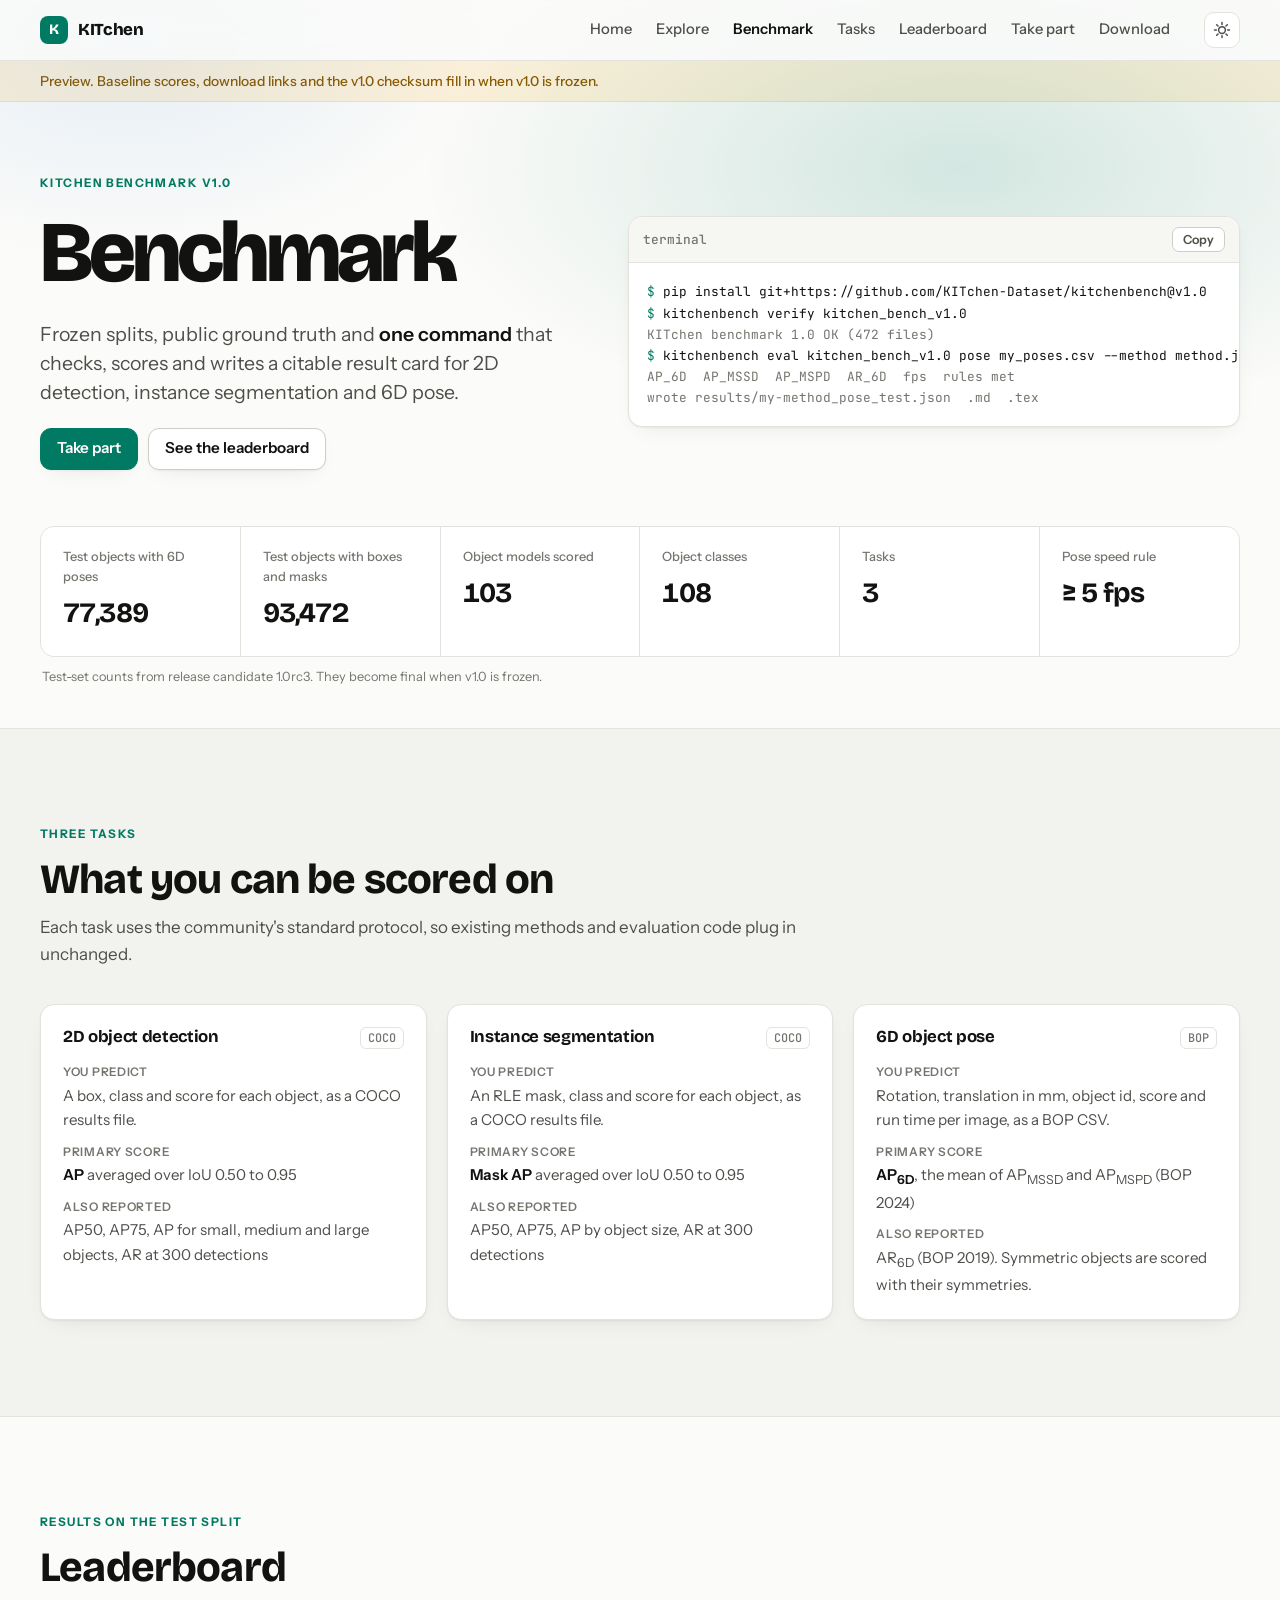
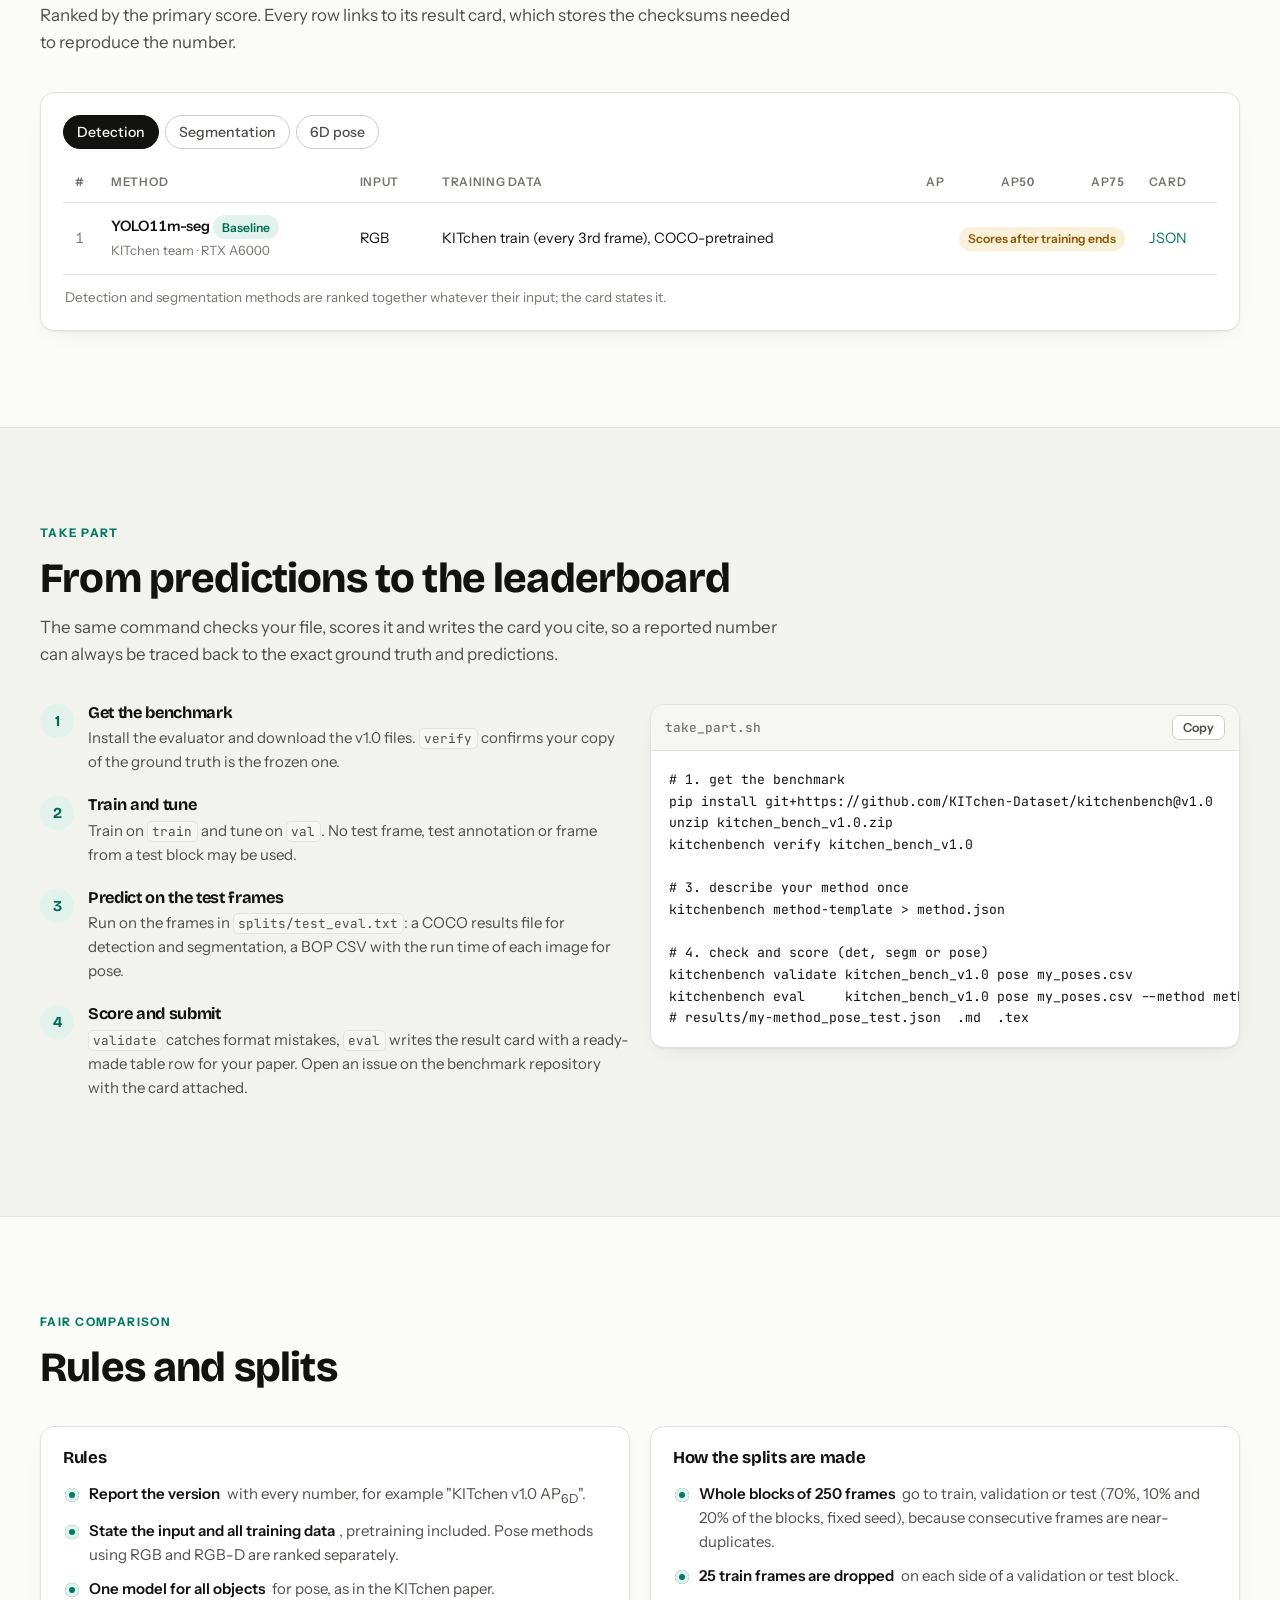
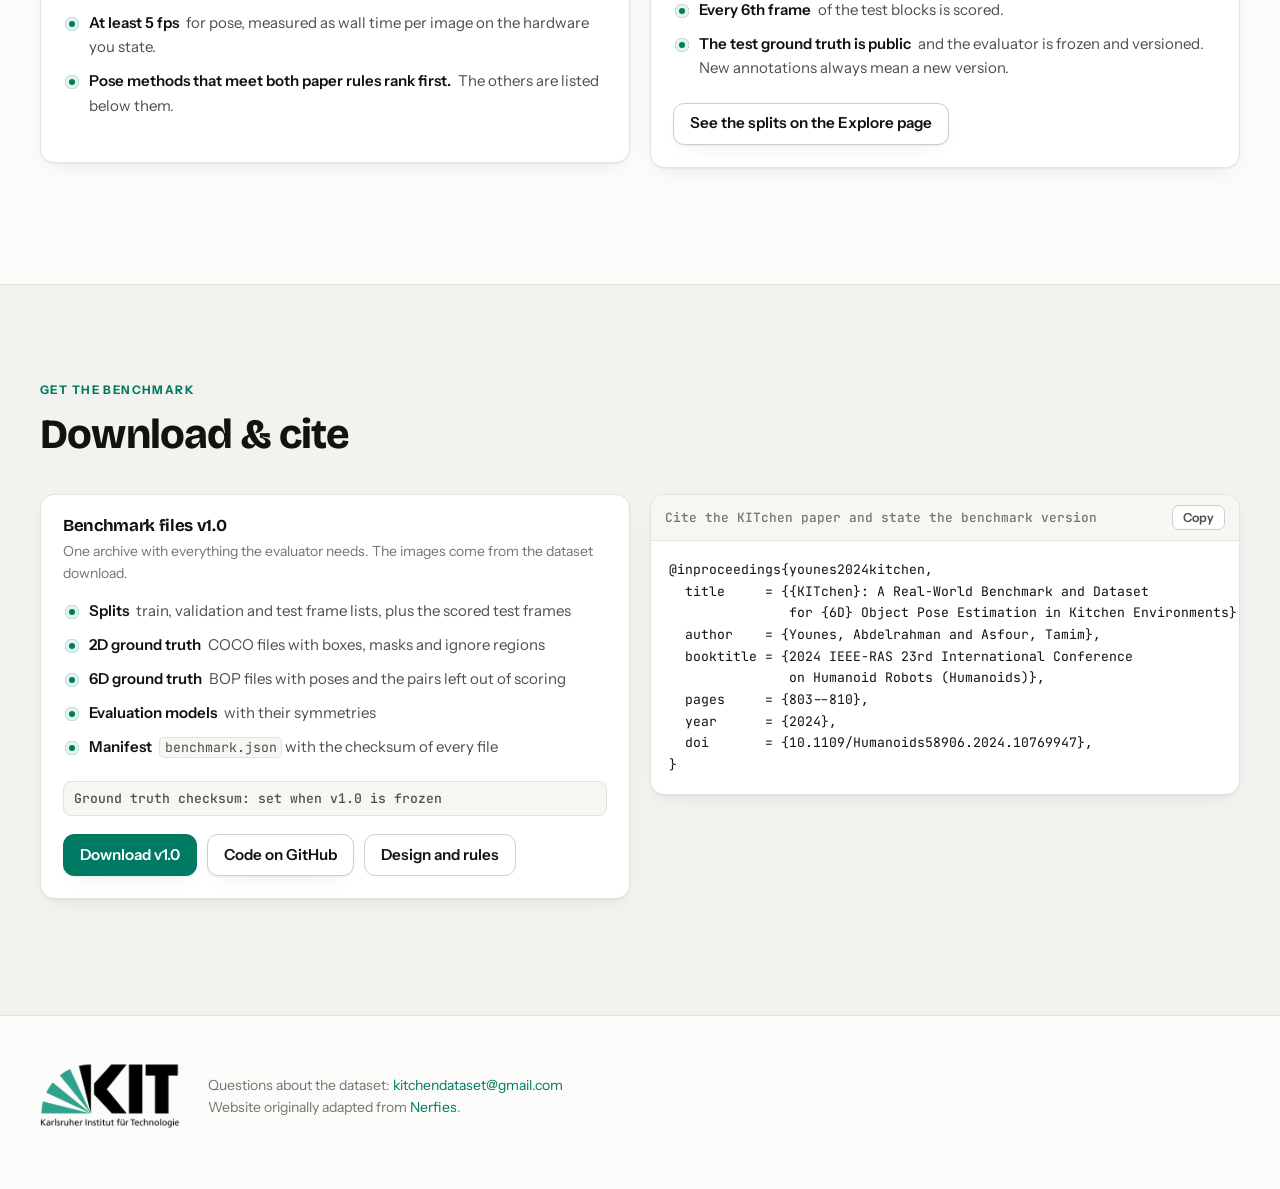
==== benchmark.html @ db6e5359 "Add a Benchmark page and link it from the Explore page - benchmark.html: tasks, leaderboard, how to " ====
<!DOCTYPE html>
<html lang="en">
<head>
  <meta charset="utf-8">
  <meta name="viewport" content="width=device-width, initial-scale=1">
  <title>KITchen Benchmark</title>
  <meta name="description" content="The KITchen benchmark: frozen splits, public ground truth and one evaluator for 2D detection, instance segmentation and 6D object pose on real kitchen scenes seen by a humanoid robot.">
  <meta property="og:title" content="KITchen benchmark">
  <meta property="og:description" content="Score 2D detection, instance segmentation and 6D object pose on KITchen with one command that writes a citable result card.">
  <meta property="og:image" content="https://kitchen-dataset.github.io/KITchen/static/samples/016892.jpg">
  <meta name="twitter:card" content="summary_large_image">
  <link rel="icon" href="data:image/svg+xml,%3Csvg xmlns='http://www.w3.org/2000/svg' viewBox='0 0 64 64'%3E%3Crect width='64' height='64' rx='14' fill='%2300876c'/%3E%3Cpath d='M18 46V18h7v11l11-11h9L32 31l14 15h-9l-12-13v13z' fill='white'/%3E%3C/svg%3E">

  <!-- Google tag (gtag.js) -->
  <script async src="https://www.googletagmanager.com/gtag/js?id=G-ZRBT9DCW3F"></script>
  <script>
    window.dataLayer = window.dataLayer || [];
    function gtag(){dataLayer.push(arguments);}
    gtag('js', new Date());
    gtag('config', 'G-ZRBT9DCW3F');
  </script>

  <script>
    // Apply the saved theme before first paint to avoid a flash.
    try { const t = localStorage.getItem('kitchen-theme'); if (t) document.documentElement.dataset.theme = t; } catch (e) {}
  </script>
  <link rel="preconnect" href="https://fonts.googleapis.com">
  <link rel="preconnect" href="https://fonts.gstatic.com" crossorigin>
  <link href="https://fonts.googleapis.com/css2?family=Bricolage+Grotesque:opsz,wght@12..96,500;12..96,700;12..96,800&family=Instrument+Sans:wght@400;500;600;700&family=JetBrains+Mono:wght@400;500&display=swap" rel="stylesheet">
  <link rel="stylesheet" href="./static/css/site.css">
  <style>
    /* Benchmark page additions. Colours come from the site tokens in site.css. */
    :root { --ok: #1a7f4b; --ok-soft: #e3f4ea; --wait: #8a5a00; --wait-soft: #fbf0d9; }
    @media (prefers-color-scheme: dark) { :root:not([data-theme="light"]) { --ok: #5fd39a; --ok-soft: #14301f; --wait: #f0c25e; --wait-soft: #33280f; } }
    :root[data-theme="dark"] { --ok: #5fd39a; --ok-soft: #14301f; --wait: #f0c25e; --wait-soft: #33280f; }
    body { background: var(--bg); color: var(--text); }
    h1, h2, h3 { text-wrap: balance; }

    .preview-bar { background: var(--wait-soft); color: var(--wait); border-bottom: 1px solid var(--border); font-size: .86rem; font-weight: 500; }
    .preview-bar .wrap { padding-block: 9px; }
    .nav-links a[aria-current="page"] { color: var(--text); font-weight: 600; }

    .hero .lede { max-width: 40ch; }
    .term pre { font-size: .8rem; }
    .term .p { color: var(--accent); user-select: none; }
    .term .o { color: var(--text-3); }
    .kpi-note { margin: 10px 2px 0; font-size: .8rem; color: var(--text-3); }

    .grid-3 { display: grid; grid-template-columns: repeat(3, minmax(0, 1fr)); gap: 20px; }
    .task { display: flex; flex-direction: column; gap: 14px; }
    .task-top { display: flex; justify-content: space-between; align-items: baseline; gap: 10px; }
    .proto { font: 500 .74rem var(--mono); color: var(--text-3); border: 1px solid var(--border); border-radius: 6px; padding: 2px 7px; white-space: nowrap; }
    .task dl { margin: 0; display: grid; gap: 10px; }
    .task dt { font-size: .74rem; text-transform: uppercase; letter-spacing: .06em; color: var(--text-3); font-weight: 600; }
    .task dd { margin: 2px 0 0; color: var(--text-2); font-size: .94rem; }
    .task dd b { color: var(--text); font-weight: 650; }

    .lb-tools { display: flex; justify-content: space-between; align-items: center; gap: 12px; flex-wrap: wrap; margin-bottom: 14px; }
    [hidden] { display: none !important; }
    .lb .table-wrap { overflow-x: auto; }
    .lb .tbl { min-width: 680px; }
    .lb .tbl td, .lb .tbl th { vertical-align: middle; }
    .lb .tbl td:first-child { color: var(--text-3); width: 36px; }
    .m-name { font-weight: 600; color: var(--text); }
    .m-sub { display: block; font-size: .8rem; color: var(--text-3); margin-top: 2px; }
    .pill { display: inline-flex; align-items: center; gap: 6px; height: 24px; padding: 0 9px; border-radius: 999px; font-size: .76rem; font-weight: 600; white-space: nowrap; }
    .pill.wait { background: var(--wait-soft); color: var(--wait); }
    .pill.ok { background: var(--ok-soft); color: var(--ok); }
    .pill.base { background: var(--accent-soft); color: var(--accent-strong); }
    .lb-empty { text-align: center; padding: 40px 16px; color: var(--text-2); }
    .lb-empty h3 { margin-bottom: 6px; }
    .lb-empty p { margin: 0 auto 16px; max-width: 46ch; }
    .lb-foot { margin: 12px 2px 0; font-size: .84rem; color: var(--text-3); }

    .steps { list-style: none; margin: 0; padding: 0; display: grid; gap: 22px; counter-reset: step; }
    .steps li { counter-increment: step; display: grid; grid-template-columns: 34px minmax(0, 1fr); gap: 14px; }
    .steps li::before { content: counter(step); width: 34px; height: 34px; border-radius: 50%; display: grid; place-items: center;
      font: 700 .95rem var(--display); background: var(--accent-soft); color: var(--accent-strong); }
    .steps h3 { font-size: 1.02rem; margin-bottom: 4px; }
    .steps p { margin: 0; color: var(--text-2); font-size: .94rem; }
    .steps code { font-size: .84em; }

    .sha { font: 500 .82rem var(--mono); color: var(--text-2); background: var(--surface-2); border: 1px solid var(--border); border-radius: 8px; padding: 8px 10px; margin: 0 0 18px; overflow-wrap: anywhere; }
    .cta.left { margin-top: 4px; }

    @media (max-width: 1080px) { .grid-3 { grid-template-columns: minmax(0, 1fr); } }
  </style>
</head>
<body>

<header class="nav" id="top">
  <div class="nav-inner">
    <a class="brand" href="./" aria-label="KITchen home"><span class="brand-mark">K</span>KITchen</a>
    <nav class="nav-links" aria-label="Pages and sections">
      <a href="./">Home</a>
      <a href="explore.html">Explore</a>
      <a href="benchmark.html" aria-current="page">Benchmark</a>
      <a href="#tasks">Tasks</a>
      <a href="#leaderboard">Leaderboard</a>
      <a href="#take-part">Take part</a>
      <a href="#download">Download</a>
    </nav>
    <button class="icon-btn" id="theme-toggle" type="button" aria-label="Switch light or dark theme">
      <svg class="i-sun" viewBox="0 0 24 24" width="18" height="18" aria-hidden="true"><circle cx="12" cy="12" r="4.5" fill="none" stroke="currentColor" stroke-width="2"/><path d="M12 2v2.5M12 19.5V22M2 12h2.5M19.5 12H22M4.9 4.9l1.8 1.8M17.3 17.3l1.8 1.8M4.9 19.1l1.8-1.8M17.3 6.7l1.8-1.8" stroke="currentColor" stroke-width="2" stroke-linecap="round"/></svg>
      <svg class="i-moon" viewBox="0 0 24 24" width="18" height="18" aria-hidden="true"><path d="M20 14.5A8 8 0 0 1 9.5 4a8 8 0 1 0 10.5 10.5z" fill="none" stroke="currentColor" stroke-width="2" stroke-linejoin="round"/></svg>
    </button>
  </div>
</header>
<div class="preview-bar"><div class="wrap">Preview. Baseline scores, download links and the v1.0 checksum fill in when v1.0 is frozen.</div></div>

<main>

<!-- ───────────────────────── Intro ───────────────────────── -->
<section class="hero">
  <div class="wrap hero-grid">
    <div class="hero-copy">
      <p class="eyebrow">KITchen benchmark v1.0</p>
      <h1>Benchmark</h1>
      <p class="lede">Frozen splits, public ground truth and <strong>one command</strong> that checks, scores and writes a citable result card for 2D detection, instance segmentation and 6D pose.</p>
      <div class="cta">
        <a class="btn btn-primary" href="#take-part">Take part</a>
        <a class="btn" href="#leaderboard">See the leaderboard</a>
      </div>
    </div>
    <div class="card code-card term" aria-label="Quick start">
      <div class="code-head"><span>terminal</span><button class="copy" type="button" data-copy="code-hero">Copy</button></div>
<pre id="code-hero"><code><span class="p">$ </span>pip install git+https://github.com/KITchen-Dataset/kitchenbench@v1.0
<span class="p">$ </span>kitchenbench verify kitchen_bench_v1.0
<span class="o">KITchen benchmark 1.0 OK (472 files)</span>
<span class="p">$ </span>kitchenbench eval kitchen_bench_v1.0 pose my_poses.csv --method method.json
<span class="o">AP_6D  AP_MSSD  AP_MSPD  AR_6D  fps  rules met
wrote results/my-method_pose_test.json  .md  .tex</span></code></pre>
    </div>
  </div>

  <div class="wrap">
    <dl class="kpis">
      <div class="kpi"><dt>Test objects with 6D poses</dt><dd>77,389</dd></div>
      <div class="kpi"><dt>Test objects with boxes and masks</dt><dd>93,472</dd></div>
      <div class="kpi"><dt>Object models scored</dt><dd>103</dd></div>
      <div class="kpi"><dt>Object classes</dt><dd>108</dd></div>
      <div class="kpi"><dt>Tasks</dt><dd>3</dd></div>
      <div class="kpi"><dt>Pose speed rule</dt><dd>≥ 5 fps</dd></div>
    </dl>
    <p class="kpi-note">Test-set counts from release candidate 1.0rc3. They become final when v1.0 is frozen.</p>
  </div>
</section>

<!-- ───────────────────────── Tasks ───────────────────────── -->
<section class="section alt" id="tasks">
  <div class="wrap">
    <div class="section-head">
      <p class="eyebrow">Three tasks</p>
      <h2>What you can be scored on</h2>
      <p class="sub">Each task uses the community's standard protocol, so existing methods and evaluation code plug in unchanged.</p>
    </div>
    <div class="grid-3">
      <article class="card task">
        <div class="task-top"><h3>2D object detection</h3><span class="proto">COCO</span></div>
        <dl>
          <div><dt>You predict</dt><dd>A box, class and score for each object, as a COCO results file.</dd></div>
          <div><dt>Primary score</dt><dd><b>AP</b> averaged over IoU 0.50 to 0.95</dd></div>
          <div><dt>Also reported</dt><dd>AP50, AP75, AP for small, medium and large objects, AR at 300 detections</dd></div>
        </dl>
      </article>
      <article class="card task">
        <div class="task-top"><h3>Instance segmentation</h3><span class="proto">COCO</span></div>
        <dl>
          <div><dt>You predict</dt><dd>An RLE mask, class and score for each object, as a COCO results file.</dd></div>
          <div><dt>Primary score</dt><dd><b>Mask AP</b> averaged over IoU 0.50 to 0.95</dd></div>
          <div><dt>Also reported</dt><dd>AP50, AP75, AP by object size, AR at 300 detections</dd></div>
        </dl>
      </article>
      <article class="card task">
        <div class="task-top"><h3>6D object pose</h3><span class="proto">BOP</span></div>
        <dl>
          <div><dt>You predict</dt><dd>Rotation, translation in mm, object id, score and run time per image, as a BOP CSV.</dd></div>
          <div><dt>Primary score</dt><dd><b>AP<sub>6D</sub></b>, the mean of AP<sub>MSSD</sub> and AP<sub>MSPD</sub> (BOP 2024)</dd></div>
          <div><dt>Also reported</dt><dd>AR<sub>6D</sub> (BOP 2019). Symmetric objects are scored with their symmetries.</dd></div>
        </dl>
      </article>
    </div>
  </div>
</section>

<!-- ───────────────────────── Leaderboard ───────────────────────── -->
<section class="section lb" id="leaderboard">
  <div class="wrap">
    <div class="section-head">
      <p class="eyebrow">Results on the test split</p>
      <h2>Leaderboard</h2>
      <p class="sub">Ranked by the primary score. Every row links to its result card, which stores the checksums needed to reproduce the number.</p>
    </div>
    <div class="card">
      <div class="lb-tools">
        <div class="seg" id="lb-task" role="group" aria-label="Task">
          <button type="button" class="chip on" data-task="det" aria-pressed="true">Detection</button>
          <button type="button" class="chip" data-task="segm" aria-pressed="false">Segmentation</button>
          <button type="button" class="chip" data-task="pose" aria-pressed="false">6D pose</button>
        </div>
        <div class="seg small" id="lb-input" role="group" aria-label="Input" hidden>
          <button type="button" class="chip on" data-input="rgb" aria-pressed="true">RGB</button>
          <button type="button" class="chip" data-input="rgbd" aria-pressed="false">RGB-D</button>
        </div>
      </div>

      <div class="table-wrap" data-panel="det segm">
        <table class="tbl">
          <thead><tr><th>#</th><th>Method</th><th>Input</th><th>Training data</th><th class="num" id="lb-ap">AP</th><th class="num">AP50</th><th class="num">AP75</th><th>Card</th></tr></thead>
          <tbody>
            <tr>
              <td>1</td>
              <td><span class="m-name">YOLO11m-seg</span> <span class="pill base">Baseline</span><span class="m-sub">KITchen team · RTX A6000</span></td>
              <td>RGB</td>
              <td>KITchen train (every 3rd frame), COCO-pretrained</td>
              <td class="num" colspan="3"><span class="pill wait">Scores after training ends</span></td>
              <td><a href="#take-part">JSON</a></td>
            </tr>
          </tbody>
        </table>
      </div>

      <div data-panel="pose" hidden>
        <div class="table-wrap">
          <table class="tbl">
            <thead><tr><th>#</th><th>Method</th><th>Training data</th><th class="num">AP<sub>6D</sub></th><th class="num">AP<sub>MSSD</sub></th><th class="num">AP<sub>MSPD</sub></th><th class="num">AR<sub>6D</sub></th><th class="num">fps</th><th>Rules</th><th>Card</th></tr></thead>
          </table>
        </div>
        <div class="lb-empty">
          <h3>No <span id="lb-input-name">RGB</span> pose results yet</h3>
          <p>Score your method with one command and open an issue with its result card to appear here first.</p>
          <a class="btn" href="#take-part">How to submit</a>
        </div>
      </div>
      <p class="lb-foot" id="lb-foot">Detection and segmentation methods are ranked together whatever their input; the card states it.</p>
    </div>
  </div>
</section>

<!-- ───────────────────────── Take part ───────────────────────── -->
<section class="section alt" id="take-part">
  <div class="wrap">
    <div class="section-head">
      <p class="eyebrow">Take part</p>
      <h2>From predictions to the leaderboard</h2>
      <p class="sub">The same command checks your file, scores it and writes the card you cite, so a reported number can always be traced back to the exact ground truth and predictions.</p>
    </div>
    <div class="grid-2 align-start">
      <ol class="steps">
        <li><div><h3>Get the benchmark</h3><p>Install the evaluator and download the v1.0 files. <code>verify</code> confirms your copy of the ground truth is the frozen one.</p></div></li>
        <li><div><h3>Train and tune</h3><p>Train on <code>train</code> and tune on <code>val</code>. No test frame, test annotation or frame from a test block may be used.</p></div></li>
        <li><div><h3>Predict on the test frames</h3><p>Run on the frames in <code>splits/test_eval.txt</code>: a COCO results file for detection and segmentation, a BOP CSV with the run time of each image for pose.</p></div></li>
        <li><div><h3>Score and submit</h3><p><code>validate</code> catches format mistakes, <code>eval</code> writes the result card with a ready-made table row for your paper. Open an issue on the benchmark repository with the card attached.</p></div></li>
      </ol>
      <div class="card code-card">
        <div class="code-head"><span>take_part.sh</span><button class="copy" type="button" data-copy="code-steps">Copy</button></div>
<pre id="code-steps"><code># 1. get the benchmark
pip install git+https://github.com/KITchen-Dataset/kitchenbench@v1.0
unzip kitchen_bench_v1.0.zip
kitchenbench verify kitchen_bench_v1.0

# 3. describe your method once
kitchenbench method-template > method.json

# 4. check and score (det, segm or pose)
kitchenbench validate kitchen_bench_v1.0 pose my_poses.csv
kitchenbench eval     kitchen_bench_v1.0 pose my_poses.csv --method method.json
# results/my-method_pose_test.json  .md  .tex</code></pre>
      </div>
    </div>
  </div>
</section>

<!-- ───────────────────────── Rules ───────────────────────── -->
<section class="section" id="rules">
  <div class="wrap">
    <div class="section-head">
      <p class="eyebrow">Fair comparison</p>
      <h2>Rules and splits</h2>
    </div>
    <div class="grid-2 align-start">
      <div class="card">
        <h3>Rules</h3>
        <ul class="ticks">
          <li><b>Report the version</b> with every number, for example "KITchen v1.0 AP<sub>6D</sub>".</li>
          <li><b>State the input and all training data</b>, pretraining included. Pose methods using RGB and RGB-D are ranked separately.</li>
          <li><b>One model for all objects</b> for pose, as in the KITchen paper.</li>
          <li><b>At least 5 fps</b> for pose, measured as wall time per image on the hardware you state.</li>
          <li><b>Pose methods that meet both paper rules rank first.</b> The others are listed below them.</li>
        </ul>
      </div>
      <div class="card">
        <h3>How the splits are made</h3>
        <ul class="ticks">
          <li><b>Whole blocks of 250 frames</b> go to train, validation or test (70%, 10% and 20% of the blocks, fixed seed), because consecutive frames are near-duplicates.</li>
          <li><b>25 train frames are dropped</b> on each side of a validation or test block.</li>
          <li><b>Every 6th frame</b> of the test blocks is scored.</li>
          <li><b>The test ground truth is public</b> and the evaluator is frozen and versioned. New annotations always mean a new version.</li>
        </ul>
        <a class="btn" href="explore.html#splits">See the splits on the Explore page</a>
      </div>
    </div>
  </div>
</section>

<!-- ───────────────────────── Download ───────────────────────── -->
<section class="section alt" id="download">
  <div class="wrap">
    <div class="section-head">
      <p class="eyebrow">Get the benchmark</p>
      <h2>Download &amp; cite</h2>
    </div>
    <div class="grid-2 align-start">
      <div class="card">
        <h3>Benchmark files v1.0</h3>
        <p class="muted small">One archive with everything the evaluator needs. The images come from the dataset download.</p>
        <ul class="ticks">
          <li><b>Splits</b> train, validation and test frame lists, plus the scored test frames</li>
          <li><b>2D ground truth</b> COCO files with boxes, masks and ignore regions</li>
          <li><b>6D ground truth</b> BOP files with poses and the pairs left out of scoring</li>
          <li><b>Evaluation models</b> with their symmetries</li>
          <li><b>Manifest</b> <code>benchmark.json</code> with the checksum of every file</li>
        </ul>
        <p class="sha">Ground truth checksum: set when v1.0 is frozen</p>
        <div class="cta left">
          <!-- v1.0 freeze: point these at the release archive, the repository and its BENCHMARK.md -->
          <a class="btn btn-primary" href="#download">Download v1.0</a>
          <a class="btn" href="#download">Code on GitHub</a>
          <a class="btn btn-ghost" href="#download">Design and rules</a>
        </div>
      </div>
      <div class="card code-card">
        <div class="code-head"><span>Cite the KITchen paper and state the benchmark version</span><button class="copy" type="button" data-copy="code-bib">Copy</button></div>
<pre id="code-bib"><code>@inproceedings{younes2024kitchen,
  title     = {{KITchen}: A Real-World Benchmark and Dataset
               for {6D} Object Pose Estimation in Kitchen Environments},
  author    = {Younes, Abdelrahman and Asfour, Tamim},
  booktitle = {2024 IEEE-RAS 23rd International Conference
               on Humanoid Robots (Humanoids)},
  pages     = {803--810},
  year      = {2024},
  doi       = {10.1109/Humanoids58906.2024.10769947},
}</code></pre>
      </div>
    </div>
  </div>
</section>
</main>

<footer class="footer">
  <div class="wrap footer-grid">
    <img src="static/images/Logo_KIT.png" alt="KIT logo" class="kit-logo" width="160" height="80">
    <p class="muted small">Questions about the dataset: <a href="mailto:kitchendataset@gmail.com">kitchendataset@gmail.com</a><br>
      Website originally adapted from <a href="https://github.com/nerfies/nerfies.github.io">Nerfies</a>.</p>
  </div>
</footer>

<script>
(() => {
  const $ = s => document.querySelector(s);
  $('#theme-toggle').addEventListener('click', () => {
    const root = document.documentElement;
    const dark = root.dataset.theme ? root.dataset.theme === 'dark' : matchMedia('(prefers-color-scheme: dark)').matches;
    root.dataset.theme = dark ? 'light' : 'dark';
    try { localStorage.setItem('kitchen-theme', root.dataset.theme); } catch (e) {}
  });

  document.querySelectorAll('.copy').forEach(btn => btn.addEventListener('click', () => {
    const el = document.getElementById(btn.dataset.copy);
    const text = el.innerText.replace(/^\$ /gm, '');
    const done = label => { btn.textContent = label; setTimeout(() => (btn.textContent = 'Copy'), 1600); };
    navigator.clipboard.writeText(text).then(() => done('Copied'), () => {
      const r = document.createRange(); r.selectNodeContents(el);
      const sel = getSelection(); sel.removeAllRanges(); sel.addRange(r);
      done('Press Ctrl+C');
    });
  }));

  const press = (group, btn) => group.querySelectorAll('.chip').forEach(b => {
    const on = b === btn; b.classList.toggle('on', on); b.setAttribute('aria-pressed', on);
  });
  const foot = {
    det: 'Detection and segmentation methods are ranked together whatever their input; the card states it.',
    segm: 'Detection and segmentation methods are ranked together whatever their input; the card states it.',
    pose: 'Methods with one model for all objects and at least 5 fps rank first.'
  };
  $('#lb-task').addEventListener('click', e => {
    const btn = e.target.closest('.chip'); if (!btn) return;
    const task = btn.dataset.task; press($('#lb-task'), btn);
    document.querySelectorAll('[data-panel]').forEach(p => (p.hidden = !p.dataset.panel.split(' ').includes(task)));
    $('#lb-input').hidden = task !== 'pose';
    $('#lb-ap').textContent = task === 'segm' ? 'Mask AP' : 'AP';
    $('#lb-foot').textContent = foot[task];
  });
  $('#lb-input').addEventListener('click', e => {
    const btn = e.target.closest('.chip'); if (!btn) return;
    press($('#lb-input'), btn);
    $('#lb-input-name').textContent = btn.dataset.input === 'rgbd' ? 'RGB-D' : 'RGB';
  });
})();
</script>

</body>
</html>
---- static/css/site.css ----
/* KITchen project page. Tokens first; dark values are their own steps, not an inversion. */
:root {
  color-scheme: light;
  --bg: #fbfbf9;
  --bg-alt: #f2f2ee;
  --surface: #ffffff;
  --surface-2: #f6f6f3;
  --border: #e3e2dc;
  --border-strong: #cfcec6;
  --text: #121211;
  --text-2: #4f4e4a;
  --text-3: #75746e;
  --accent: #007a62;          /* KIT green, stepped for >= 4.5:1 contrast on light */
  --accent-strong: #006b56;
  --accent-soft: #e2f3ee;
  --on-accent: #ffffff;
  --grid: #ecebe6;
  --shadow: 0 1px 2px rgba(20, 20, 18, .05), 0 8px 24px -12px rgba(20, 20, 18, .12);
  --shadow-lg: 0 24px 60px -24px rgba(20, 20, 18, .35);
  /* categorical slots (validated reference order) */
  --s1: #2a78d6; --s2: #eb6834; --s3: #1baf7a; --s4: #eda100; --s5: #e87ba4; --s6: #6250d6;
  /* sequential blue */
  --q0: #f4f8fd; --q1: #cde2fb; --q2: #86b6ef; --q3: #3987e5; --q4: #1c5cab; --q5: #0d366b;
  --radius: 14px;
  --radius-sm: 9px;
  --display: 'Bricolage Grotesque', 'Instrument Sans', system-ui, sans-serif;
  --font: 'Instrument Sans', system-ui, -apple-system, 'Segoe UI', sans-serif;
  --mono: 'JetBrains Mono', ui-monospace, 'SFMono-Regular', Menlo, monospace;
}
@media (prefers-color-scheme: dark) {
  :root:not([data-theme="light"]) {
    color-scheme: dark;
    --bg: #0f1110; --bg-alt: #141716; --surface: #191c1b; --surface-2: #1f2321;
    --border: #2a2f2d; --border-strong: #3a403d;
    --text: #f0efec; --text-2: #c3c2b7; --text-3: #8f8e86;
    --accent: #2fbf9b; --accent-strong: #5ad3b3; --accent-soft: #15302a; --on-accent: #06140f;
    --grid: #262a28;
    --shadow: 0 1px 2px rgba(0, 0, 0, .4), 0 10px 30px -14px rgba(0, 0, 0, .6);
    --shadow-lg: 0 30px 70px -20px rgba(0, 0, 0, .8);
    --s1: #3987e5; --s2: #d95926; --s3: #199e70; --s4: #c98500; --s5: #d55181; --s6: #9085e9;
    --q0: #16202c; --q1: #184f95; --q2: #2a78d6; --q3: #5598e7; --q4: #9ec5f4; --q5: #e6f0fc;
  }
}
:root[data-theme="dark"] {
  color-scheme: dark;
  --bg: #0f1110; --bg-alt: #141716; --surface: #191c1b; --surface-2: #1f2321;
  --border: #2a2f2d; --border-strong: #3a403d;
  --text: #f0efec; --text-2: #c3c2b7; --text-3: #8f8e86;
  --accent: #2fbf9b; --accent-strong: #5ad3b3; --accent-soft: #15302a; --on-accent: #06140f;
  --grid: #262a28;
  --shadow: 0 1px 2px rgba(0, 0, 0, .4), 0 10px 30px -14px rgba(0, 0, 0, .6);
  --shadow-lg: 0 30px 70px -20px rgba(0, 0, 0, .8);
  --s1: #3987e5; --s2: #d95926; --s3: #199e70; --s4: #c98500; --s5: #d55181; --s6: #9085e9;
  --q0: #16202c; --q1: #184f95; --q2: #2a78d6; --q3: #5598e7; --q4: #9ec5f4; --q5: #e6f0fc;
}

*, *::before, *::after { box-sizing: border-box; }
html { scroll-behavior: smooth; scroll-padding-top: 72px; -webkit-text-size-adjust: 100%; }
body {
  margin: 0; background: var(--bg); color: var(--text);
  font: 16px/1.6 var(--font); font-feature-settings: 'cv11', 'ss01';
  -webkit-font-smoothing: antialiased; overflow-x: hidden;
}
img { max-width: 100%; height: auto; display: block; }
a { color: var(--accent); text-decoration: none; }
a:hover { text-decoration: underline; text-underline-offset: 3px; }
code { font-family: var(--mono); font-size: .88em; background: var(--surface-2); border: 1px solid var(--border); padding: .08em .35em; border-radius: 5px; }
h1, h2, h3 { font-family: var(--display); line-height: 1.12; margin: 0; letter-spacing: -.02em; text-wrap: balance; }
.muted { color: var(--text-3); }
.small { font-size: .875rem; }
.mono { font-family: var(--mono); }
.hidden { opacity: 0; }

.wrap { width: min(1200px, 100% - 32px); margin-inline: auto; }

/* ── Nav ── */
.nav { position: sticky; top: 0; z-index: 50; backdrop-filter: saturate(160%) blur(12px); -webkit-backdrop-filter: saturate(160%) blur(12px);
  background: color-mix(in srgb, var(--bg) 82%, transparent); border-bottom: 1px solid var(--border); }
.nav-inner { width: min(1200px, 100% - 32px); margin-inline: auto; height: 60px; display: flex; align-items: center; gap: 24px; }
.brand { display: flex; align-items: center; gap: 10px; font-family: var(--display); font-weight: 800; color: var(--text); letter-spacing: -.02em; font-size: 1.05rem; }
.brand:hover { text-decoration: none; }
.brand-mark { width: 28px; height: 28px; border-radius: 8px; display: grid; place-items: center; background: var(--accent); color: var(--on-accent); font-size: .9rem; }
.nav-links { display: flex; gap: 4px; margin-left: auto; }
.nav-links a { color: var(--text-2); font-size: .92rem; font-weight: 500; padding: 6px 10px; border-radius: 8px; }
.nav-links a:hover { color: var(--text); background: var(--surface-2); text-decoration: none; }
.icon-btn { width: 36px; height: 36px; display: grid; place-items: center; border-radius: 10px; border: 1px solid var(--border); background: var(--surface); color: var(--text-2); cursor: pointer; }
.icon-btn:hover { color: var(--text); border-color: var(--border-strong); }
.i-moon { display: none; }
:root[data-theme="dark"] .i-sun { display: none; }
:root[data-theme="dark"] .i-moon { display: block; }
@media (prefers-color-scheme: dark) {
  :root:not([data-theme="light"]) .i-sun { display: none; }
  :root:not([data-theme="light"]) .i-moon { display: block; }
}

/* ── Hero ── */
.hero { padding: 72px 0 40px; position: relative; isolation: isolate; }
.hero::before { content: ''; position: absolute; inset: -120px 0 auto; height: 620px; z-index: -1;
  background: radial-gradient(60% 60% at 75% 30%, color-mix(in srgb, var(--accent) 16%, transparent), transparent 70%),
              radial-gradient(40% 50% at 10% 10%, color-mix(in srgb, var(--s1) 10%, transparent), transparent 70%); }
.hero-grid { display: grid; grid-template-columns: 1fr 1.15fr; gap: 56px; align-items: center; }
.eyebrow { text-transform: uppercase; letter-spacing: .12em; font-size: .74rem; font-weight: 700; color: var(--accent); margin: 0 0 12px; }
.hero h1 { font-size: clamp(3rem, 7vw, 5.4rem); font-weight: 800; letter-spacing: -.045em; }
.lede { font-size: 1.22rem; color: var(--text-2); margin: 18px 0 20px; max-width: 34ch; line-height: 1.5; }
.lede strong { color: var(--text); font-weight: 600; }
.cta { display: flex; flex-wrap: wrap; gap: 10px; }
.btn { display: inline-flex; align-items: center; gap: 8px; height: 42px; padding: 0 16px; border-radius: 11px; font-weight: 600; font-size: .95rem;
  border: 1px solid var(--border-strong); background: var(--surface); color: var(--text); box-shadow: var(--shadow); transition: transform .15s, border-color .15s; }
.btn:hover { text-decoration: none; transform: translateY(-1px); border-color: var(--text-3); }
.btn-primary { background: var(--accent); border-color: var(--accent); color: var(--on-accent); }
.btn-primary:hover { border-color: var(--accent-strong); background: var(--accent-strong); }
.btn-ghost { background: transparent; box-shadow: none; }
.hero-visual { margin: 0; }
.hero-frame { position: relative; border-radius: 18px; overflow: hidden; aspect-ratio: 16 / 9; background: #000; box-shadow: var(--shadow-lg); border: 1px solid var(--border); }
.hero-frame img { position: absolute; inset: 0; width: 100%; height: 100%; object-fit: cover; transition: opacity .9s ease; }
.hero-visual figcaption { margin-top: 10px; font-size: .82rem; color: var(--text-3); font-family: var(--mono); }

.kpis { display: grid; grid-template-columns: repeat(6, 1fr); gap: 1px; margin: 56px 0 0; background: var(--border); border: 1px solid var(--border); border-radius: var(--radius); overflow: hidden; }
.kpi { background: var(--surface); padding: 20px 22px; }
.kpi dt { font-size: .8rem; color: var(--text-3); font-weight: 500; }
.kpi dd { margin: 4px 0 0; font-family: var(--display); font-size: 1.75rem; font-weight: 700; letter-spacing: -.03em; font-variant-numeric: tabular-nums; }

/* ── Sections ── */
.section { padding: 96px 0; }
.section.alt { background: var(--bg-alt); border-block: 1px solid var(--border); }
.section-head { margin-bottom: 36px; max-width: 760px; }
.section-head h2 { font-size: clamp(1.9rem, 3.4vw, 2.6rem); font-weight: 750; }
.sub { color: var(--text-2); font-size: 1.06rem; margin: 12px 0 0; }

/* ── Chips / segmented ── */
.seg { display: inline-flex; flex-wrap: wrap; gap: 6px; }
.chip { height: 34px; padding: 0 13px; border-radius: 999px; border: 1px solid var(--border-strong); background: var(--surface); color: var(--text-2);
  font: 500 .88rem var(--font); cursor: pointer; display: inline-flex; align-items: center; gap: 7px; transition: background .15s, color .15s, border-color .15s; }
.chip:hover { color: var(--text); border-color: var(--text-3); }
.chip.on { background: var(--text); color: var(--bg); border-color: var(--text); }
.chip .sw { width: 9px; height: 9px; border-radius: 3px; }
.seg.small .chip { height: 30px; font-size: .82rem; padding: 0 11px; }
.chip:focus-visible, .btn:focus-visible, .icon-btn:focus-visible, .thumb:focus-visible, .obj-card:focus-visible { outline: 2px solid var(--accent); outline-offset: 2px; }

/* ── Explorer ── */
.stage-col { min-width: 0; }
.explorer { display: grid; grid-template-columns: minmax(0, 1fr) 320px; gap: 20px; align-items: start; }
.toolbar { display: flex; justify-content: space-between; align-items: center; gap: 12px; flex-wrap: wrap; margin-bottom: 12px; }
.blend { display: flex; align-items: center; gap: 10px; font-size: .82rem; color: var(--text-3); font-weight: 500; }
.blend input { width: 150px; accent-color: var(--accent); }
.stage { position: relative; aspect-ratio: 16 / 9; border-radius: var(--radius); overflow: hidden; background: #0b0b0b; border: 1px solid var(--border); box-shadow: var(--shadow); }
.stage img, .stage svg { position: absolute; inset: 0; width: 100%; height: 100%; }
#st-depth { opacity: 0; }
#st-pose { opacity: 0; transition: opacity .25s; pointer-events: none; }
.stage.show-pose #st-pose { opacity: 1; }
.stage svg .m { fill-opacity: .38; stroke-width: 2.5; vector-effect: non-scaling-stroke; transition: fill-opacity .15s; cursor: pointer; }
.stage svg .m.unsure { stroke-dasharray: 6 4; }
.stage svg .b { fill: none; stroke-width: 2; vector-effect: non-scaling-stroke; pointer-events: none; }
.stage svg .cub { fill: none; stroke-width: 1.8; vector-effect: non-scaling-stroke; pointer-events: none; }
.stage svg .lbl { pointer-events: none; }
.stage svg .lbl rect { fill: rgba(10, 10, 10, .78); }
.stage svg .lbl text { fill: #fff; font: 600 20px var(--font); }
.stage svg g.obj.dim .m { fill-opacity: .06; stroke-opacity: .25; }
.stage svg g.obj.dim .b, .stage svg g.obj.dim .cub, .stage svg g.obj.dim .lbl { opacity: .15; }
.stage svg g.obj.hot .m { fill-opacity: .6; stroke-width: 3.5; }
.stage:not(.show-masks) .m { fill-opacity: 0; stroke-opacity: 0; }
.stage:not(.show-masks) g.obj.hot .m { fill-opacity: .25; stroke-opacity: 1; }
.stage:not(.show-boxes) .b, .stage:not(.show-cuboids) .cub, .stage:not(.show-labels) .lbl { display: none; }
.tip { position: absolute; pointer-events: none; background: rgba(12, 12, 12, .92); color: #f2f2f2; padding: 8px 11px; border-radius: 9px; font-size: .8rem; line-height: 1.4;
  opacity: 0; transform: translateY(4px); transition: opacity .12s, transform .12s; max-width: 240px; border: 1px solid rgba(255, 255, 255, .08); }
.tip.on { opacity: 1; transform: none; }
.tip b { display: block; font-size: .88rem; }
.tip .t2 { color: #bdbdb5; }
.depth-legend { position: absolute; left: 12px; bottom: 12px; display: flex; align-items: center; gap: 8px; color: #fff; font: 500 .72rem var(--mono);
  background: rgba(0, 0, 0, .55); padding: 5px 9px; border-radius: 8px; opacity: 0; transition: opacity .2s; pointer-events: none; }
.depth-legend i { width: 110px; height: 8px; border-radius: 4px; background: linear-gradient(90deg, #7a0403, #f0481a, #faba39, #a4fc3c, #1ae4b6, #3e9bfe, #30123b); }
.filmstrip { display: flex; gap: 8px; margin-top: 12px; overflow-x: auto; padding-bottom: 6px; scroll-snap-type: x proximity; }
.thumb { flex: 0 0 auto; width: 124px; aspect-ratio: 16 / 9; border-radius: 9px; overflow: hidden; border: 2px solid transparent; padding: 0; cursor: pointer; background: #111; scroll-snap-align: start; position: relative; }
.thumb img { width: 100%; height: 100%; object-fit: cover; opacity: .72; transition: opacity .15s; }
.thumb:hover img, .thumb.on img { opacity: 1; }
.thumb.on { border-color: var(--accent); }
.thumb span { position: absolute; left: 5px; bottom: 4px; font: 500 .66rem var(--mono); color: #fff; text-shadow: 0 1px 2px #000; }

.panel { background: var(--surface); border: 1px solid var(--border); border-radius: var(--radius); padding: 18px; box-shadow: var(--shadow); position: sticky; top: 76px; max-height: calc(100vh - 96px); display: flex; flex-direction: column; }
.panel-title { font-weight: 700; font-size: 1.05rem; }
.panel-sub { color: var(--text-3); font-size: .84rem; font-family: var(--mono); margin-top: 2px; }
.mini-stats { display: grid; grid-template-columns: repeat(3, 1fr); gap: 8px; margin: 14px 0 16px; }
.mini-stats div { background: var(--surface-2); border-radius: 10px; padding: 9px 10px; }
.mini-stats b { display: block; font-size: 1.2rem; font-variant-numeric: tabular-nums; }
.mini-stats span { font-size: .72rem; color: var(--text-3); }
.obj-list-head { display: flex; justify-content: space-between; font-size: .78rem; font-weight: 600; text-transform: uppercase; letter-spacing: .06em; color: var(--text-2); margin-bottom: 6px; }
.obj-list { list-style: none; margin: 0 -6px; padding: 0; overflow-y: auto; flex: 1; min-height: 120px; }
.obj-list li { display: flex; align-items: center; gap: 9px; padding: 6px; border-radius: 8px; font-size: .86rem; cursor: pointer; }
.obj-list li:hover, .obj-list li.hot { background: var(--surface-2); }
.obj-list .sw { width: 10px; height: 10px; border-radius: 3px; flex: 0 0 auto; }
.obj-list .nm { flex: 1; min-width: 0; overflow: hidden; text-overflow: ellipsis; white-space: nowrap; }
.obj-list .d { font: .76rem var(--mono); color: var(--text-3); }
.obj-list .q { font-size: .68rem; color: var(--text-3); border: 1px dashed var(--border-strong); border-radius: 5px; padding: 0 4px; }

/* ── Objects ── */
.filters { display: flex; justify-content: space-between; gap: 12px; flex-wrap: wrap; margin-bottom: 20px; }
.filter-right { display: flex; gap: 8px; }
.filter-right input, .filter-right select { height: 34px; border-radius: 10px; border: 1px solid var(--border-strong); background: var(--surface); color: var(--text); font: 500 .88rem var(--font); padding: 0 12px; }
.filter-right input { width: 200px; }
.obj-grid { display: grid; grid-template-columns: repeat(auto-fill, minmax(150px, 1fr)); gap: 12px; }
.obj-card { background: var(--surface); border: 1px solid var(--border); border-radius: 12px; padding: 10px 10px 12px; cursor: pointer; text-align: left; font: inherit; color: inherit;
  transition: transform .15s, box-shadow .15s, border-color .15s; display: flex; flex-direction: column; }
.obj-card:hover { transform: translateY(-2px); box-shadow: var(--shadow); border-color: var(--border-strong); }
.obj-card img { aspect-ratio: 1; width: 100%; object-fit: contain; background: radial-gradient(circle at 50% 60%, var(--surface-2), transparent 70%); border-radius: 8px; }
.obj-card .nm { font-weight: 600; font-size: .86rem; margin-top: 8px; line-height: 1.25; }
.obj-card .meta { display: flex; justify-content: space-between; align-items: center; margin-top: 4px; font-size: .74rem; color: var(--text-3); gap: 6px; }
.obj-card .cat { display: inline-flex; align-items: center; gap: 5px; }
.obj-card .cat i { width: 8px; height: 8px; border-radius: 2px; }
.obj-card .n { font-family: var(--mono); font-variant-numeric: tabular-nums; }
.more-wrap { display: flex; justify-content: center; margin-top: 22px; }
.empty { grid-column: 1 / -1; text-align: center; color: var(--text-3); padding: 40px 0; }

.modal { border: none; padding: 0; border-radius: 18px; background: var(--surface); color: var(--text); width: min(960px, 100% - 32px); box-shadow: var(--shadow-lg); }
.modal::backdrop { background: rgba(5, 8, 7, .62); backdrop-filter: blur(4px); }
.modal-body { position: relative; }
.modal-close { position: absolute; top: 12px; right: 12px; z-index: 2; }
.modal-grid { display: grid; grid-template-columns: 1.3fr 1fr; }
.modal model-viewer { width: 100%; height: 480px; background: var(--om-thumb, none) center / auto 60% no-repeat, radial-gradient(circle at 50% 55%, var(--surface-2), var(--bg-alt)); --poster-color: transparent; }
.modal-info { padding: 32px 28px; }
.modal-info h3 { font-size: 1.6rem; margin-top: 2px; }
.om-stats { display: grid; grid-template-columns: 1fr 1fr; gap: 10px; margin: 22px 0; }
.om-stats div { background: var(--surface-2); border-radius: 10px; padding: 10px 12px; }
.om-stats dt { font-size: .74rem; color: var(--text-3); }
.om-stats dd { margin: 2px 0 0; font-size: 1.15rem; font-weight: 700; font-variant-numeric: tabular-nums; }

/* ── Charts ── */
.card { background: var(--surface); border: 1px solid var(--border); border-radius: var(--radius); padding: 22px; box-shadow: var(--shadow); min-width: 0; }
.card h3 { font-size: 1.05rem; font-weight: 700; }
.card h3 + p { margin: 4px 0 12px; }
.card.wide { margin-bottom: 20px; }
.card-head { display: flex; justify-content: space-between; gap: 16px; align-items: flex-start; flex-wrap: wrap; }
.grid-2 { display: grid; grid-template-columns: minmax(0, 1fr) minmax(0, 1fr); gap: 20px; margin-bottom: 20px; }
.grid-2.align-start { align-items: start; }
.chart { position: relative; width: 100%; }
.chart svg { display: block; width: 100%; overflow: visible; }
.chart .axis text { fill: var(--text-3); font: 11px var(--font); }
.chart .axis path, .chart .axis line { stroke: var(--border-strong); }
.chart .grid line { stroke: var(--grid); }
.chart .grid path { display: none; }
.chart .hit { fill: transparent; cursor: crosshair; }
.chart .bar { transition: opacity .12s; }
.chart.hovering .bar:not(.on) { opacity: .35; }
.chart .ann { fill: var(--text-2); font: 600 11px var(--font); }
.chart .ann-line { stroke: var(--text-3); stroke-dasharray: 3 3; }
.legend { display: flex; flex-wrap: wrap; gap: 6px 16px; margin: 14px 0 8px; font-size: .8rem; color: var(--text-2); }
.legend span { display: inline-flex; align-items: center; gap: 6px; }
.legend i { width: 10px; height: 10px; border-radius: 3px; }
.ctip { position: absolute; pointer-events: none; z-index: 5; background: var(--surface); border: 1px solid var(--border-strong); box-shadow: var(--shadow); border-radius: 9px;
  padding: 8px 11px; font-size: .8rem; color: var(--text); opacity: 0; transition: opacity .1s; white-space: nowrap; }
.ctip.on { opacity: 1; }
.ctip b { font-weight: 650; }
.ctip .k { color: var(--text-3); }
.heat canvas { width: 100%; border-radius: 8px; display: block; image-rendering: auto; }
.heat-scale { display: flex; align-items: center; gap: 8px; font-size: .74rem; color: var(--text-3); margin-top: 8px; }
.heat-scale i { flex: 0 0 120px; height: 8px; border-radius: 4px; background: linear-gradient(90deg, var(--q0), var(--q1), var(--q2), var(--q3), var(--q4), var(--q5)); }

.table-wrap { overflow-x: auto; margin-top: 12px; }
.tbl { width: 100%; border-collapse: collapse; font-size: .9rem; font-variant-numeric: tabular-nums; }
.tbl th { text-align: left; font-size: .74rem; text-transform: uppercase; letter-spacing: .06em; color: var(--text-3); font-weight: 600; padding: 10px 12px; border-bottom: 1px solid var(--border); }
.tbl td { padding: 12px; border-bottom: 1px solid var(--border); }
.tbl tfoot td { font-weight: 700; border-bottom: none; }
.tbl .num { text-align: right; }
.tbl .pct { color: var(--text-3); font-size: .8rem; margin-left: 6px; }
.tbl .sw { display: inline-block; width: 10px; height: 10px; border-radius: 3px; margin-right: 9px; vertical-align: -1px; }
.tbl .muted-row td { color: var(--text-3); }
.tbl td:first-child { white-space: nowrap; }
.tbl .tag { color: var(--text-3); font-size: .8rem; margin-left: 4px; }

.ticks { list-style: none; padding: 0; margin: 14px 0 22px; display: grid; gap: 10px; }
.ticks li { padding-left: 26px; position: relative; color: var(--text-2); font-size: .94rem; }
.ticks li::before { content: ''; position: absolute; left: 2px; top: 6px; width: 14px; height: 14px; border-radius: 50%; background: var(--accent-soft);
  box-shadow: inset 0 0 0 4px var(--accent-soft), inset 0 0 0 7px var(--accent); }
.ticks b { color: var(--text); font-weight: 600; margin-right: 4px; }
.code-card { padding: 0; overflow: hidden; }
.code-head { display: flex; justify-content: space-between; align-items: center; padding: 10px 14px; border-bottom: 1px solid var(--border); font: 500 .8rem var(--mono); color: var(--text-3); background: var(--surface-2); }
.copy { font: 600 .78rem var(--font); border: 1px solid var(--border-strong); background: var(--surface); color: var(--text-2); border-radius: 7px; padding: 4px 10px; cursor: pointer; }
.copy:hover { color: var(--text); }
pre { margin: 0; padding: 18px; overflow-x: auto; font: .82rem/1.65 var(--mono); color: var(--text); }
pre code { background: none; border: none; padding: 0; font-size: inherit; }

.footer { padding: 44px 0 56px; }
.footer-grid { display: flex; align-items: center; gap: 28px; flex-wrap: wrap; }
.kit-logo { width: 140px; height: auto; }
:root[data-theme="dark"] .kit-logo { filter: invert(1) hue-rotate(180deg) brightness(1.2); }
@media (prefers-color-scheme: dark) { :root:not([data-theme="light"]) .kit-logo { filter: invert(1) hue-rotate(180deg) brightness(1.2); } }

/* ── Responsive ── */
@media (max-width: 1080px) {
  .hero-grid { grid-template-columns: 1fr; gap: 36px; }
  .kpis { grid-template-columns: repeat(3, 1fr); }
  .explorer { grid-template-columns: minmax(0, 1fr); }
  .panel { position: static; max-height: 420px; }
}
@media (max-width: 760px) {
  .nav-inner { gap: 12px; }
  .brand { font-size: 0; gap: 0; }
  .nav-links { margin-left: 0; flex: 1; min-width: 0; overflow-x: auto; scrollbar-width: none; padding-right: 28px;
    -webkit-mask-image: linear-gradient(to right, #000 calc(100% - 28px), transparent); mask-image: linear-gradient(to right, #000 calc(100% - 28px), transparent); }
  .nav-links::-webkit-scrollbar { display: none; }
  .nav-links a { padding: 6px 8px; font-size: .86rem; white-space: nowrap; }
  .tbl { font-size: .76rem; }
  .tbl th { font-size: .62rem; letter-spacing: .02em; }
  .tbl th, .tbl td { padding: 10px 4px; }
  .tbl .sw { margin-right: 6px; }
  .tbl .pct { display: none; }
  .tbl .tag { display: block; margin: 2px 0 0 16px; }
  .hero { padding-top: 40px; }
  .kpis { grid-template-columns: repeat(2, 1fr); }
  .kpi dd { font-size: 1.4rem; }
  .section { padding: 64px 0; }
  .grid-2 { grid-template-columns: minmax(0, 1fr); }
  .modal-grid { grid-template-columns: 1fr; }
  .modal model-viewer { height: 320px; }
  .filter-right { width: 100%; }
  .filter-right input { flex: 1; width: auto; min-width: 0; }
  .filter-right select { flex: 0 0 auto; max-width: 46%; }
  .blend input { width: 110px; }
  .obj-grid { grid-template-columns: repeat(auto-fill, minmax(130px, 1fr)); }
}
@media (prefers-reduced-motion: reduce) { * { transition: none !important; scroll-behavior: auto !important; } }
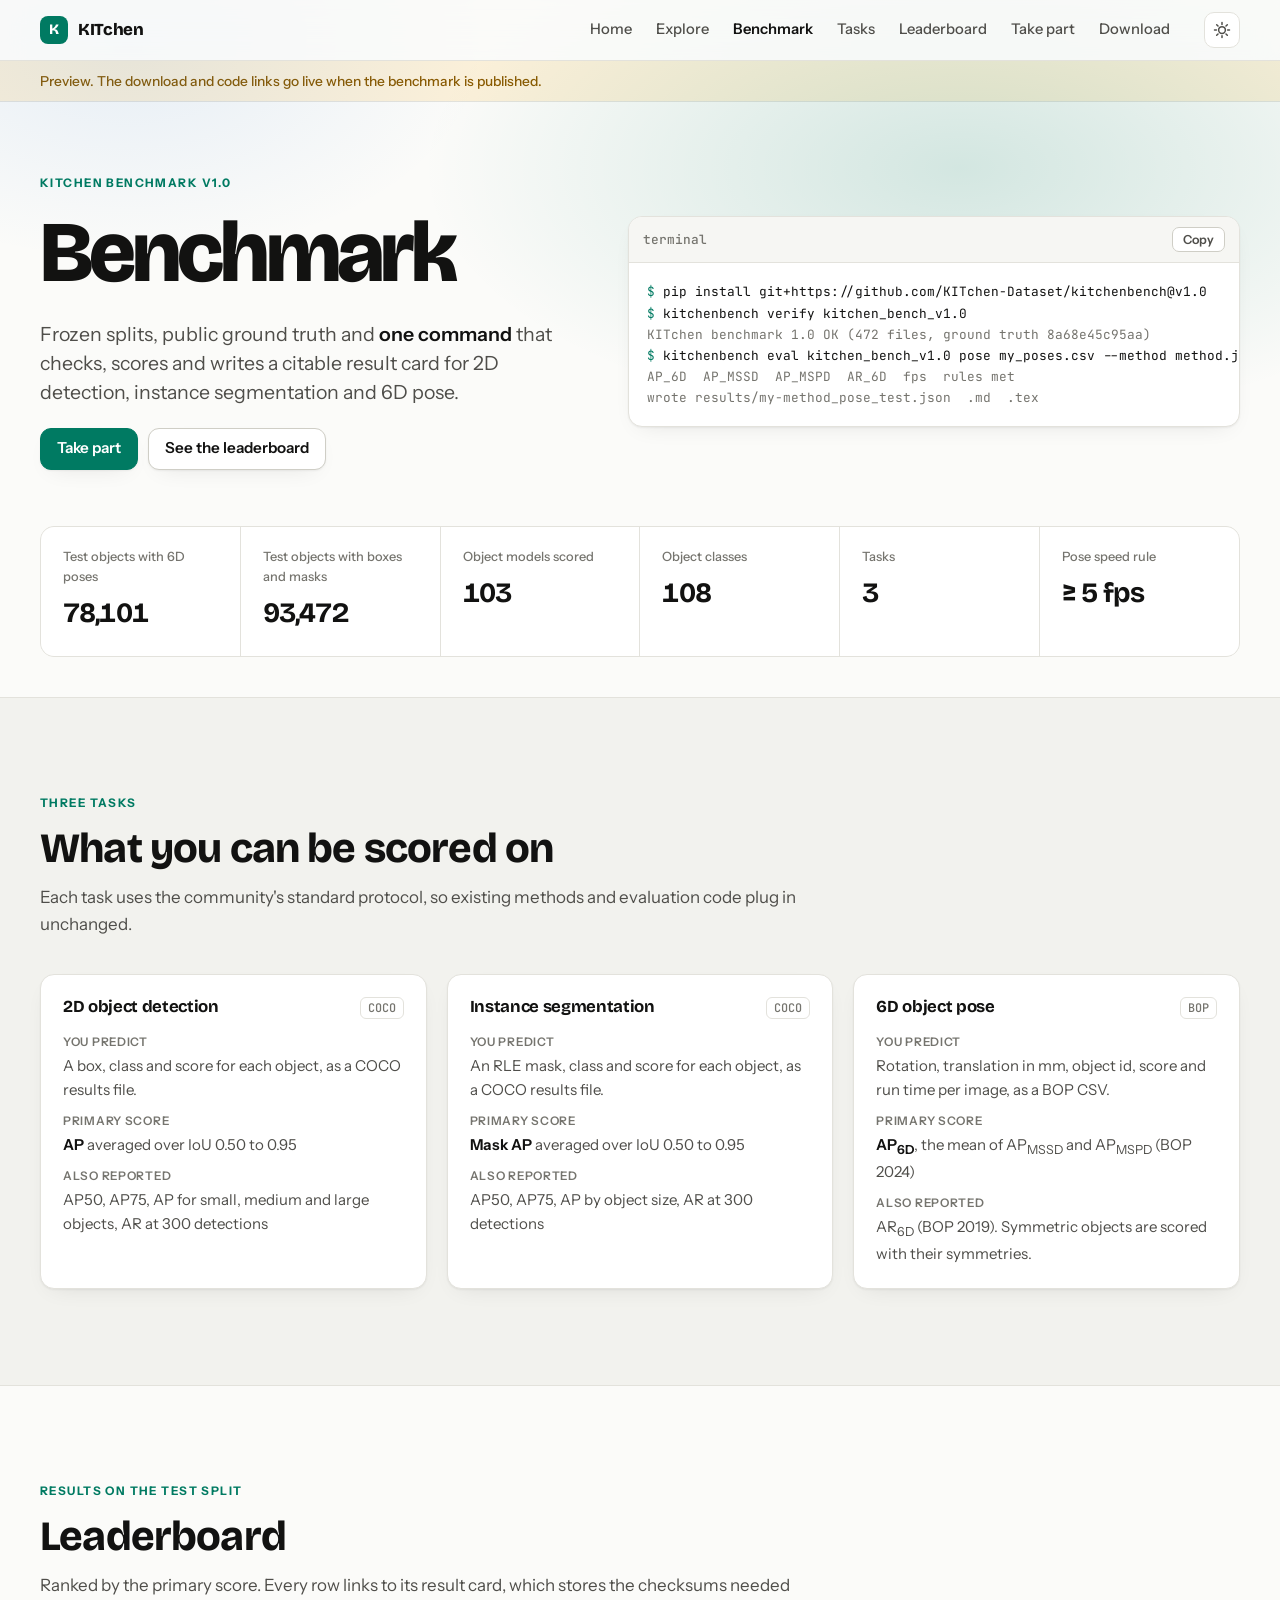
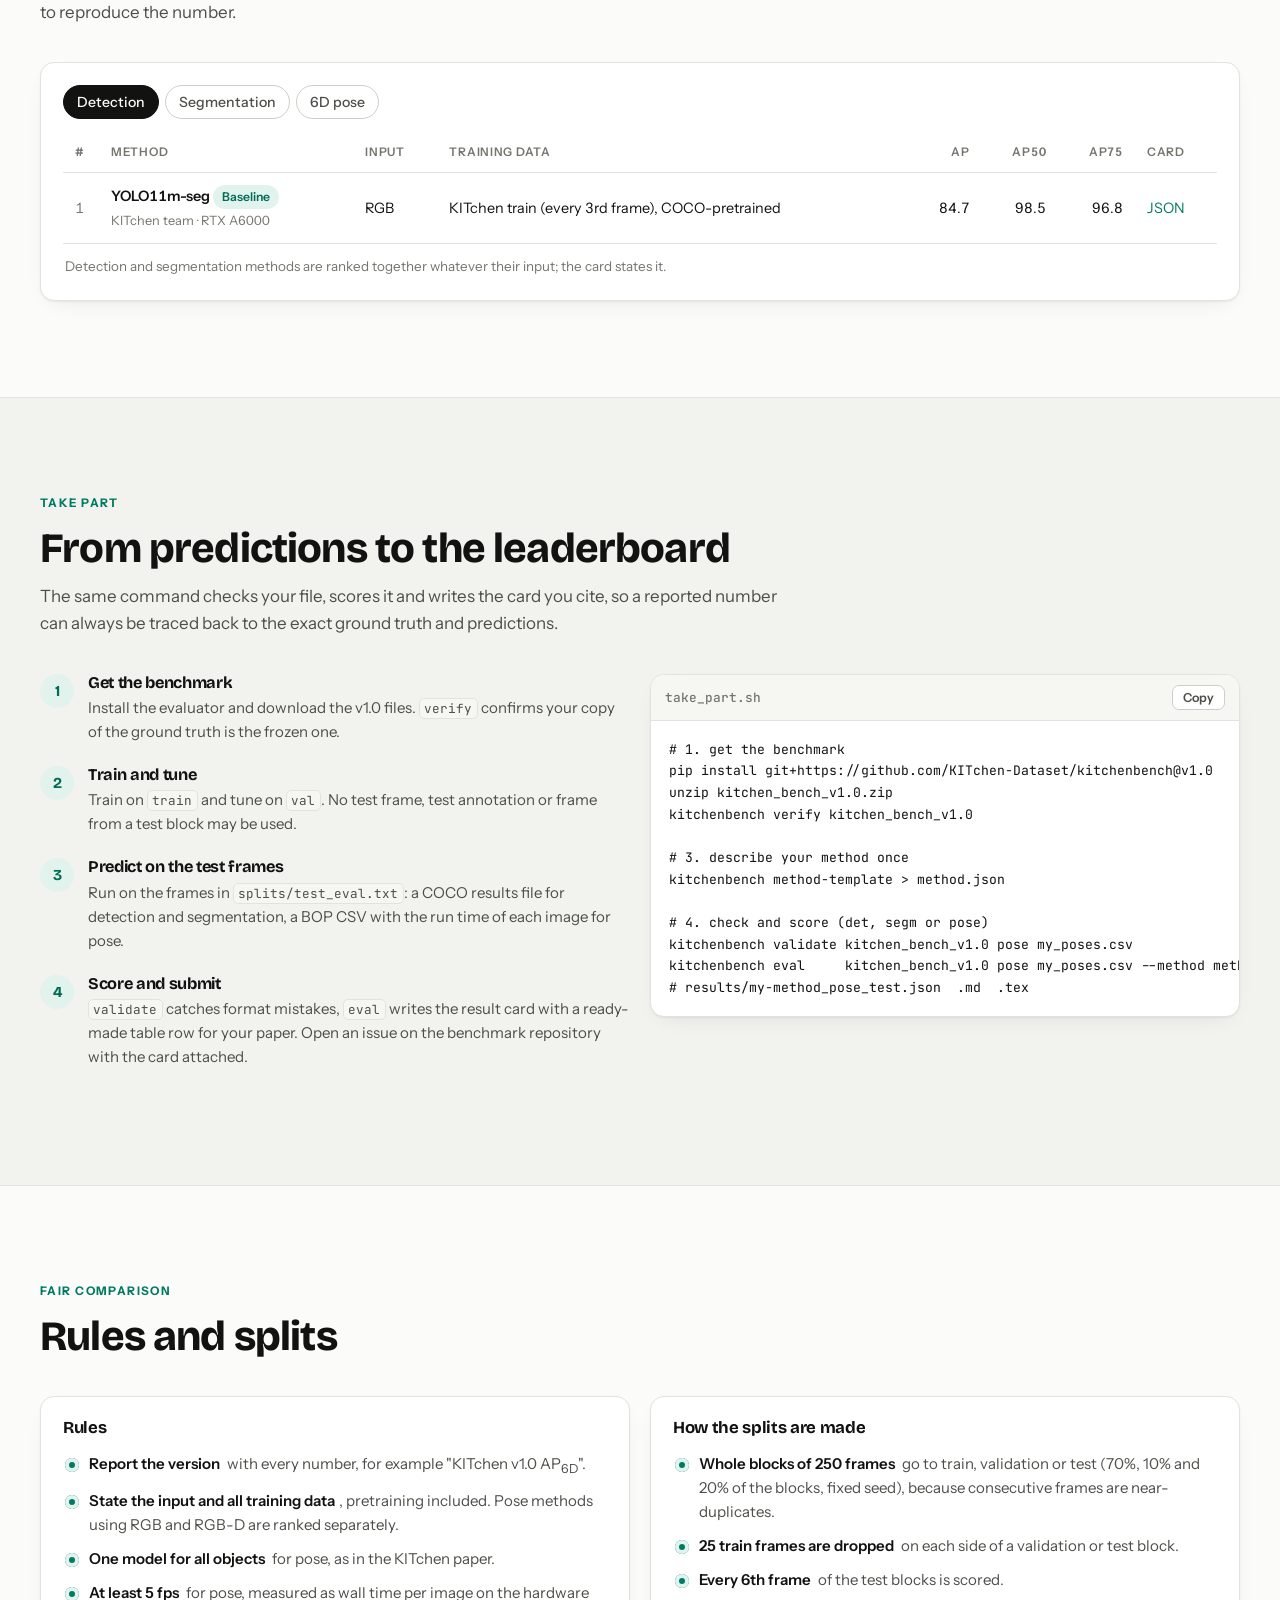
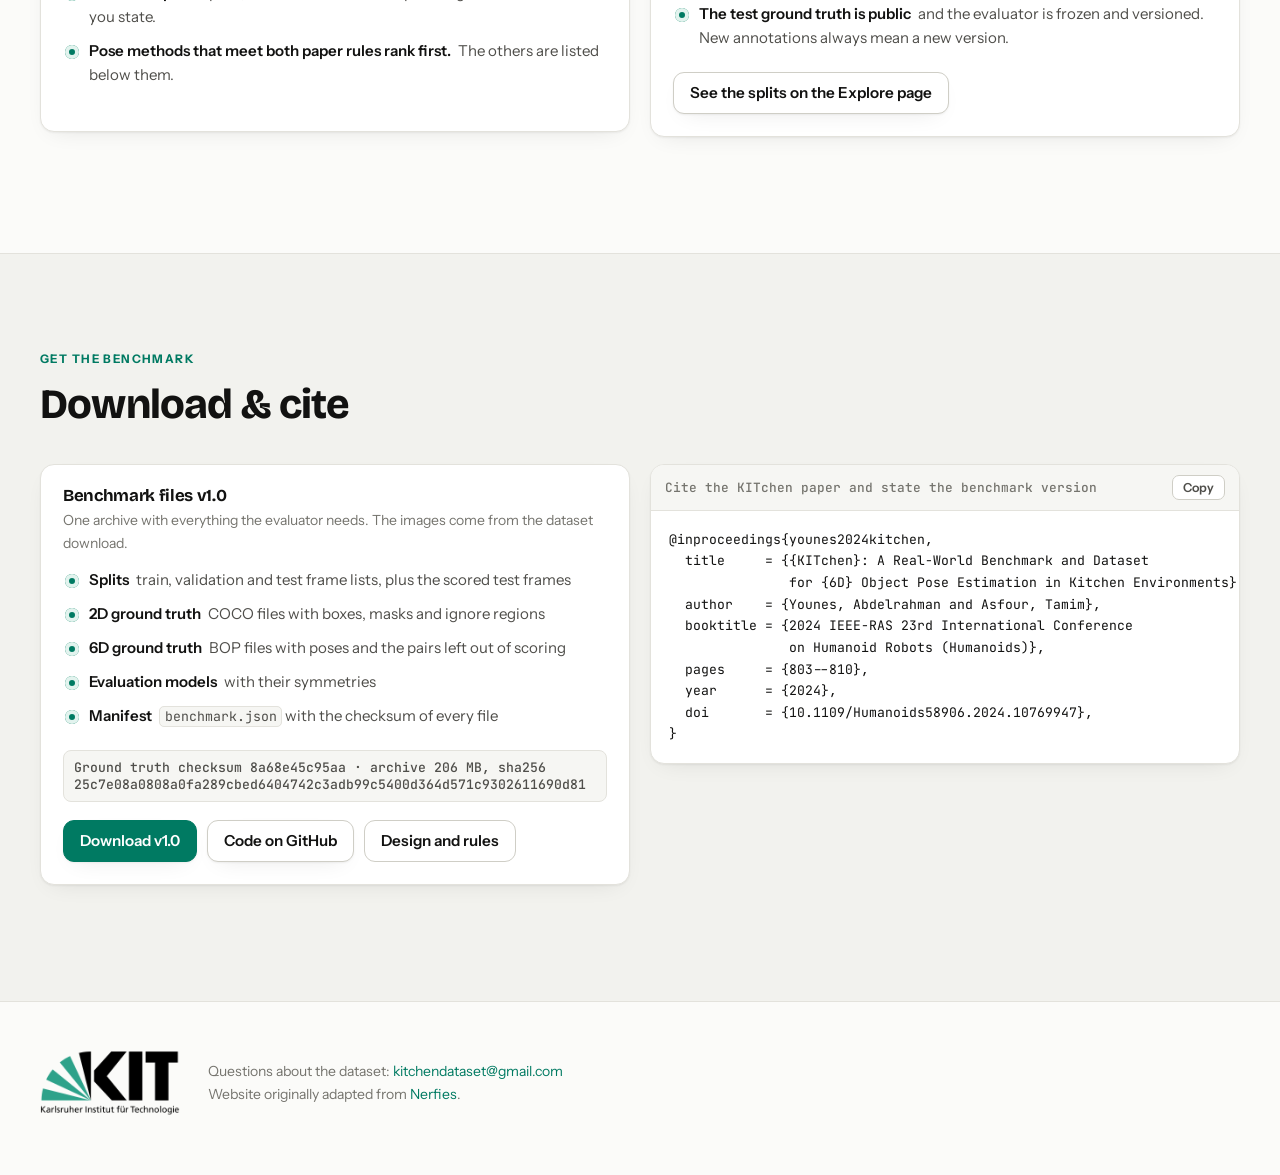
==== commit 7a563160: "Fill in the frozen v1.0 values on the Benchmark page Test counts, the YOLO11m-seg baseline scores, t" ====
--- a/benchmark.html
+++ b/benchmark.html
@@ -38,7 +38,6 @@
 
     .preview-bar { background: var(--wait-soft); color: var(--wait); border-bottom: 1px solid var(--border); font-size: .86rem; font-weight: 500; }
     .preview-bar .wrap { padding-block: 9px; }
-    .nav-links a[aria-current="page"] { color: var(--text); font-weight: 600; }
 
     .hero .lede { max-width: 40ch; }
     .term pre { font-size: .8rem; }
@@ -106,7 +105,7 @@
     </button>
   </div>
 </header>
-<div class="preview-bar"><div class="wrap">Preview. Baseline scores, download links and the v1.0 checksum fill in when v1.0 is frozen.</div></div>
+<div class="preview-bar"><div class="wrap">Preview. The download and code links go live when the benchmark is published.</div></div>
 
 <main>
 
@@ -126,7 +125,7 @@
       <div class="code-head"><span>terminal</span><button class="copy" type="button" data-copy="code-hero">Copy</button></div>
 <pre id="code-hero"><code><span class="p">$ </span>pip install git+https://github.com/KITchen-Dataset/kitchenbench@v1.0
 <span class="p">$ </span>kitchenbench verify kitchen_bench_v1.0
-<span class="o">KITchen benchmark 1.0 OK (472 files)</span>
+<span class="o">KITchen benchmark 1.0 OK (472 files, ground truth 8a68e45c95aa)</span>
 <span class="p">$ </span>kitchenbench eval kitchen_bench_v1.0 pose my_poses.csv --method method.json
 <span class="o">AP_6D  AP_MSSD  AP_MSPD  AR_6D  fps  rules met
 wrote results/my-method_pose_test.json  .md  .tex</span></code></pre>
@@ -135,14 +134,13 @@
 
   <div class="wrap">
     <dl class="kpis">
-      <div class="kpi"><dt>Test objects with 6D poses</dt><dd>77,389</dd></div>
+      <div class="kpi"><dt>Test objects with 6D poses</dt><dd>78,101</dd></div>
       <div class="kpi"><dt>Test objects with boxes and masks</dt><dd>93,472</dd></div>
       <div class="kpi"><dt>Object models scored</dt><dd>103</dd></div>
       <div class="kpi"><dt>Object classes</dt><dd>108</dd></div>
       <div class="kpi"><dt>Tasks</dt><dd>3</dd></div>
       <div class="kpi"><dt>Pose speed rule</dt><dd>≥ 5 fps</dd></div>
     </dl>
-    <p class="kpi-note">Test-set counts from release candidate 1.0rc3. They become final when v1.0 is frozen.</p>
   </div>
 </section>
 
@@ -213,8 +211,10 @@
               <td><span class="m-name">YOLO11m-seg</span> <span class="pill base">Baseline</span><span class="m-sub">KITchen team · RTX A6000</span></td>
               <td>RGB</td>
               <td>KITchen train (every 3rd frame), COCO-pretrained</td>
-              <td class="num" colspan="3"><span class="pill wait">Scores after training ends</span></td>
-              <td><a href="#take-part">JSON</a></td>
+              <td class="num" data-det="84.7" data-segm="92.9">84.7</td>
+              <td class="num" data-det="98.5" data-segm="98.8">98.5</td>
+              <td class="num" data-det="96.8" data-segm="97.8">96.8</td>
+              <td><a href="https://github.com/KITchen-Dataset/kitchenbench/tree/v1.0/baselines/cards">JSON</a></td>
             </tr>
           </tbody>
         </table>
@@ -321,12 +321,11 @@
           <li><b>Evaluation models</b> with their symmetries</li>
           <li><b>Manifest</b> <code>benchmark.json</code> with the checksum of every file</li>
         </ul>
-        <p class="sha">Ground truth checksum: set when v1.0 is frozen</p>
+        <p class="sha">Ground truth checksum 8a68e45c95aa · archive 206 MB, sha256 25c7e08a0808a0fa289cbed6404742c3adb99c5400d364d571c9302611690d81</p>
         <div class="cta left">
-          <!-- v1.0 freeze: point these at the release archive, the repository and its BENCHMARK.md -->
-          <a class="btn btn-primary" href="#download">Download v1.0</a>
-          <a class="btn" href="#download">Code on GitHub</a>
-          <a class="btn btn-ghost" href="#download">Design and rules</a>
+          <a class="btn btn-primary" href="https://github.com/KITchen-Dataset/kitchenbench/releases/download/v1.0/kitchen_bench_v1.0.zip">Download v1.0</a>
+          <a class="btn" href="https://github.com/KITchen-Dataset/kitchenbench">Code on GitHub</a>
+          <a class="btn btn-ghost" href="https://github.com/KITchen-Dataset/kitchenbench/blob/v1.0/BENCHMARK.md">Design and rules</a>
         </div>
       </div>
       <div class="card code-card">
@@ -390,6 +389,7 @@
     document.querySelectorAll('[data-panel]').forEach(p => (p.hidden = !p.dataset.panel.split(' ').includes(task)));
     $('#lb-input').hidden = task !== 'pose';
     $('#lb-ap').textContent = task === 'segm' ? 'Mask AP' : 'AP';
+    if (task !== 'pose') document.querySelectorAll('[data-det]').forEach(td => (td.textContent = td.dataset[task]));
     $('#lb-foot').textContent = foot[task];
   });
   $('#lb-input').addEventListener('click', e => {
--- a/static/css/site.css
+++ b/static/css/site.css
@@ -83,6 +83,7 @@
 .nav-links { display: flex; gap: 4px; margin-left: auto; }
 .nav-links a { color: var(--text-2); font-size: .92rem; font-weight: 500; padding: 6px 10px; border-radius: 8px; }
 .nav-links a:hover { color: var(--text); background: var(--surface-2); text-decoration: none; }
+.nav-links a[aria-current="page"] { color: var(--text); font-weight: 600; }
 .icon-btn { width: 36px; height: 36px; display: grid; place-items: center; border-radius: 10px; border: 1px solid var(--border); background: var(--surface); color: var(--text-2); cursor: pointer; }
 .icon-btn:hover { color: var(--text); border-color: var(--border-strong); }
 .i-moon { display: none; }
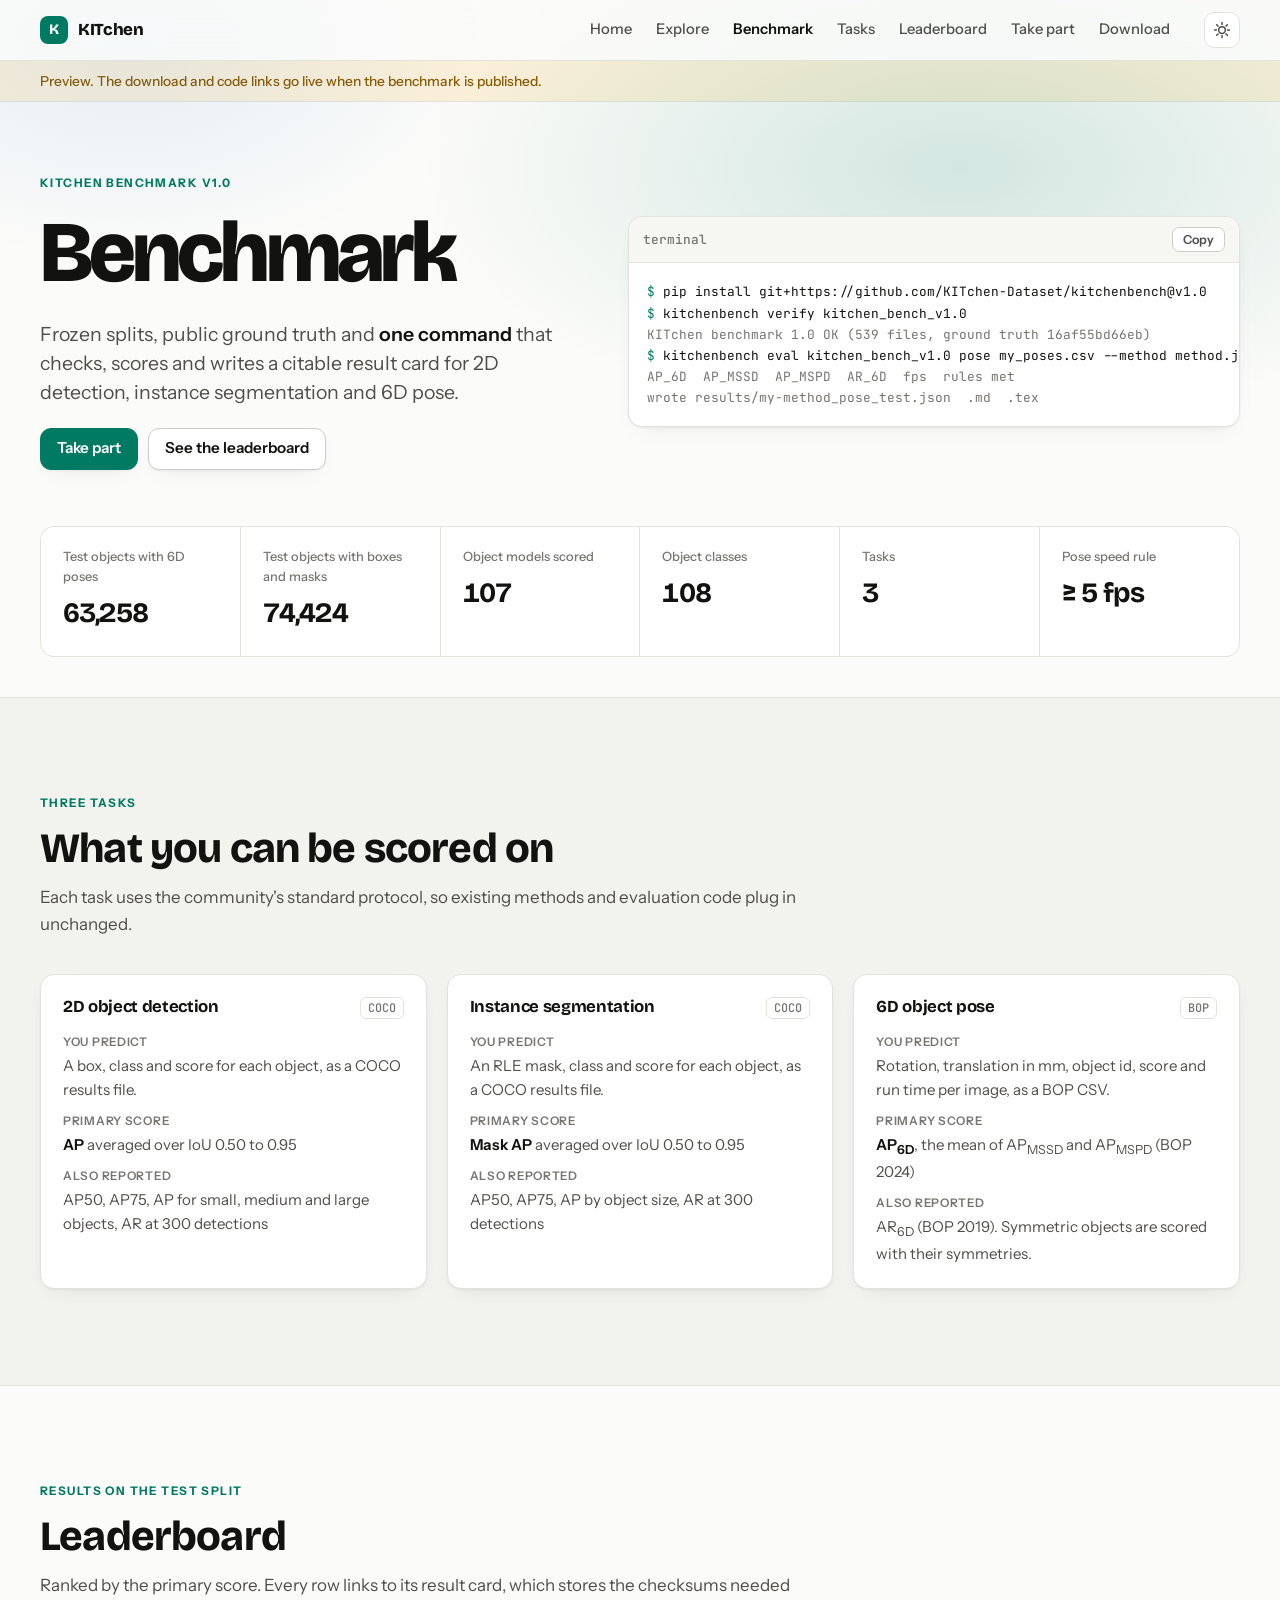
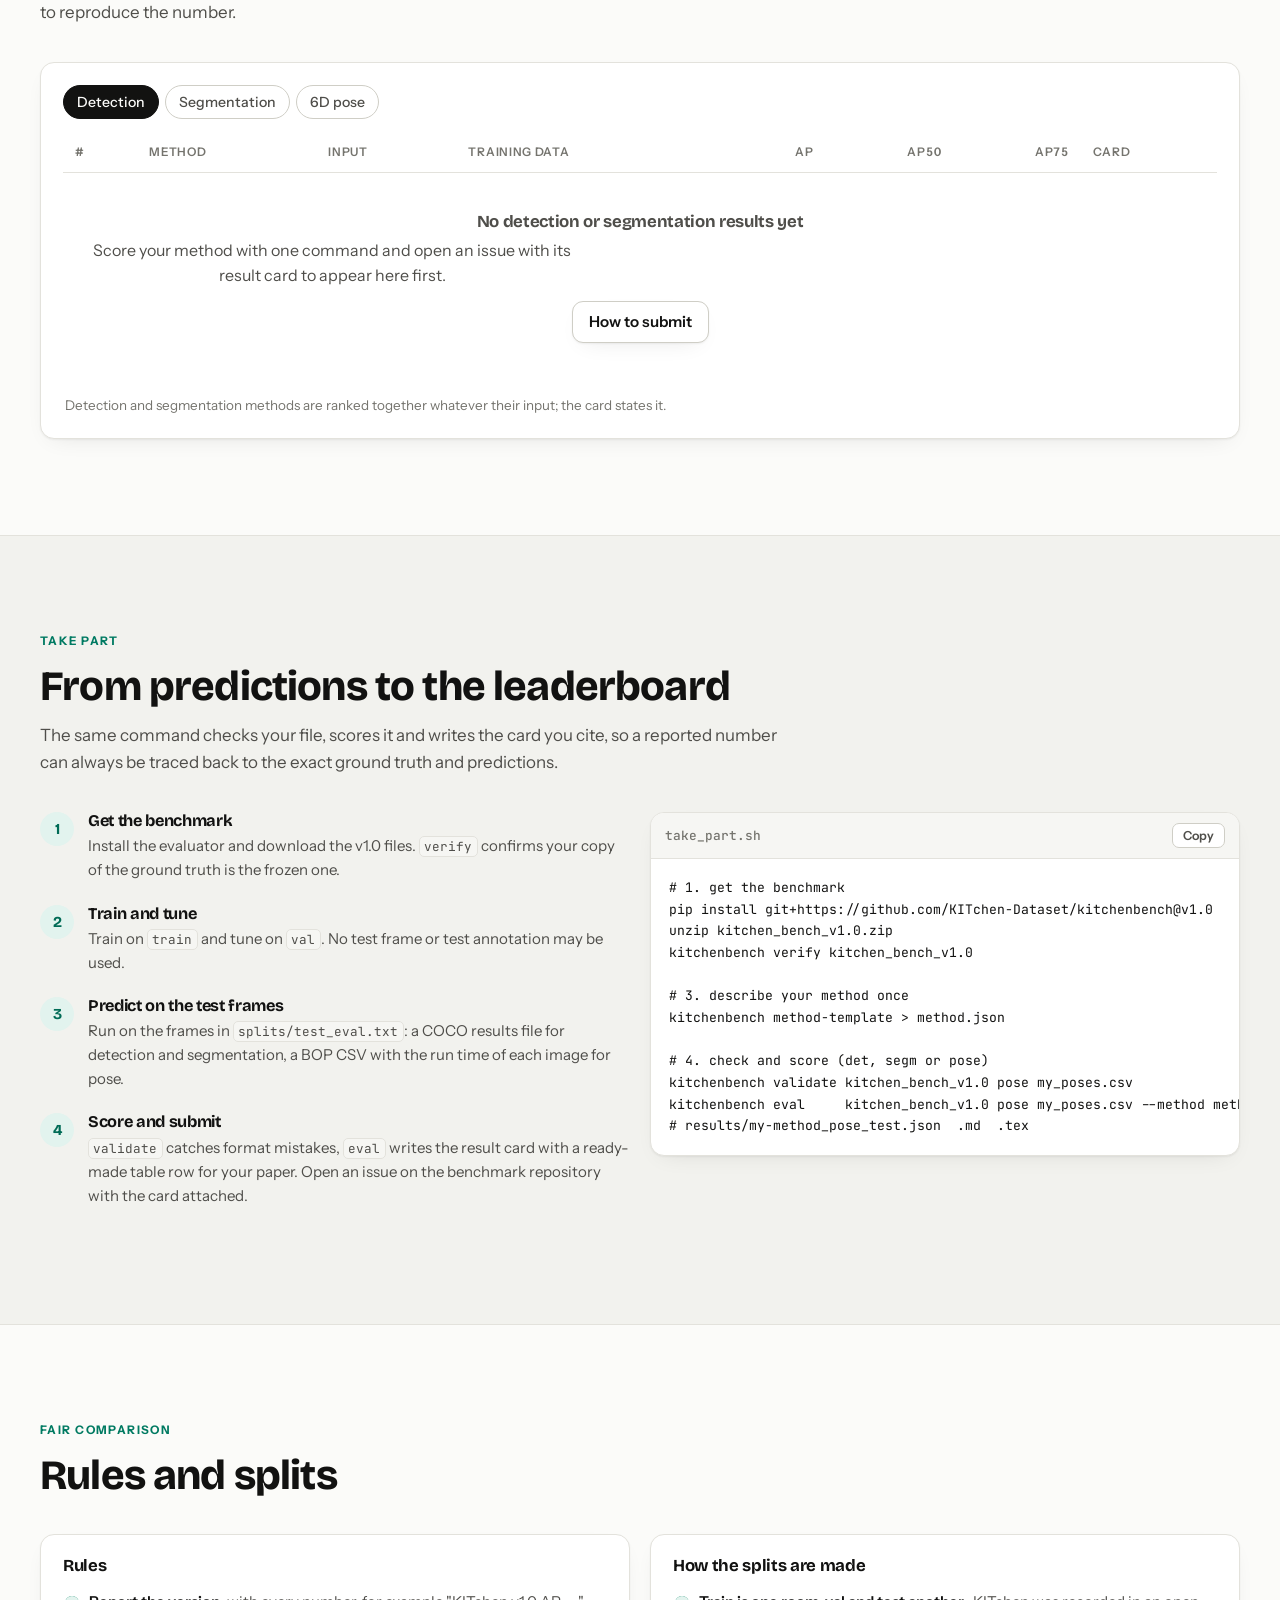
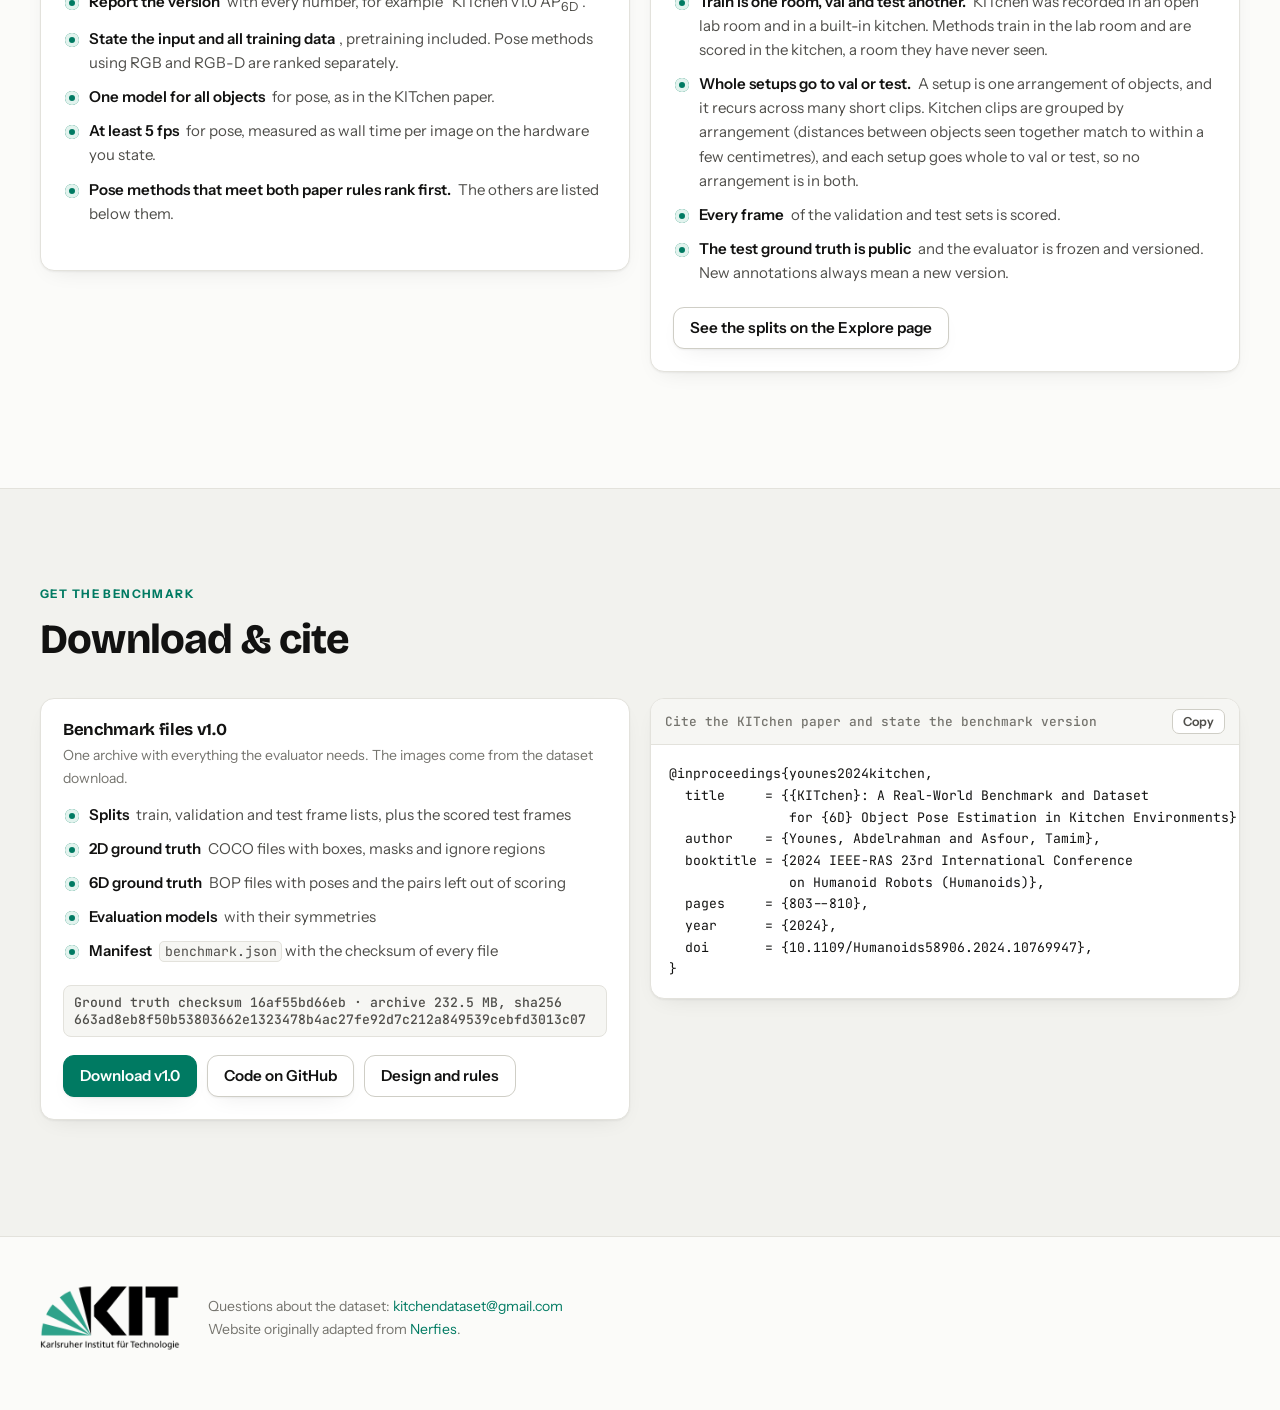
==== commit 08d03e9a: "Follow the final benchmark split: lab room for train, kitchen setups for val and test" ====
--- a/benchmark.html
+++ b/benchmark.html
@@ -125,7 +125,7 @@
       <div class="code-head"><span>terminal</span><button class="copy" type="button" data-copy="code-hero">Copy</button></div>
 <pre id="code-hero"><code><span class="p">$ </span>pip install git+https://github.com/KITchen-Dataset/kitchenbench@v1.0
 <span class="p">$ </span>kitchenbench verify kitchen_bench_v1.0
-<span class="o">KITchen benchmark 1.0 OK (472 files, ground truth 8a68e45c95aa)</span>
+<span class="o">KITchen benchmark 1.0 OK (539 files, ground truth 16af55bd66eb)</span>
 <span class="p">$ </span>kitchenbench eval kitchen_bench_v1.0 pose my_poses.csv --method method.json
 <span class="o">AP_6D  AP_MSSD  AP_MSPD  AR_6D  fps  rules met
 wrote results/my-method_pose_test.json  .md  .tex</span></code></pre>
@@ -134,9 +134,9 @@
 
   <div class="wrap">
     <dl class="kpis">
-      <div class="kpi"><dt>Test objects with 6D poses</dt><dd>78,101</dd></div>
-      <div class="kpi"><dt>Test objects with boxes and masks</dt><dd>93,472</dd></div>
-      <div class="kpi"><dt>Object models scored</dt><dd>103</dd></div>
+      <div class="kpi"><dt>Test objects with 6D poses</dt><dd>63,258</dd></div>
+      <div class="kpi"><dt>Test objects with boxes and masks</dt><dd>74,424</dd></div>
+      <div class="kpi"><dt>Object models scored</dt><dd>107</dd></div>
       <div class="kpi"><dt>Object classes</dt><dd>108</dd></div>
       <div class="kpi"><dt>Tasks</dt><dd>3</dd></div>
       <div class="kpi"><dt>Pose speed rule</dt><dd>≥ 5 fps</dd></div>
@@ -202,22 +202,17 @@
         </div>
       </div>
 
-      <div class="table-wrap" data-panel="det segm">
-        <table class="tbl">
-          <thead><tr><th>#</th><th>Method</th><th>Input</th><th>Training data</th><th class="num" id="lb-ap">AP</th><th class="num">AP50</th><th class="num">AP75</th><th>Card</th></tr></thead>
-          <tbody>
-            <tr>
-              <td>1</td>
-              <td><span class="m-name">YOLO11m-seg</span> <span class="pill base">Baseline</span><span class="m-sub">KITchen team · RTX A6000</span></td>
-              <td>RGB</td>
-              <td>KITchen train (every 3rd frame), COCO-pretrained</td>
-              <td class="num" data-det="84.7" data-segm="92.9">84.7</td>
-              <td class="num" data-det="98.5" data-segm="98.8">98.5</td>
-              <td class="num" data-det="96.8" data-segm="97.8">96.8</td>
-              <td><a href="https://github.com/KITchen-Dataset/kitchenbench/tree/v1.0/baselines/cards">JSON</a></td>
-            </tr>
-          </tbody>
-        </table>
+      <div data-panel="det segm">
+        <div class="table-wrap">
+          <table class="tbl">
+            <thead><tr><th>#</th><th>Method</th><th>Input</th><th>Training data</th><th class="num" id="lb-ap">AP</th><th class="num">AP50</th><th class="num">AP75</th><th>Card</th></tr></thead>
+          </table>
+        </div>
+        <div class="lb-empty">
+          <h3>No detection or segmentation results yet</h3>
+          <p>Score your method with one command and open an issue with its result card to appear here first.</p>
+          <a class="btn" href="#take-part">How to submit</a>
+        </div>
       </div>
 
       <div data-panel="pose" hidden>
@@ -248,7 +243,7 @@
     <div class="grid-2 align-start">
       <ol class="steps">
         <li><div><h3>Get the benchmark</h3><p>Install the evaluator and download the v1.0 files. <code>verify</code> confirms your copy of the ground truth is the frozen one.</p></div></li>
-        <li><div><h3>Train and tune</h3><p>Train on <code>train</code> and tune on <code>val</code>. No test frame, test annotation or frame from a test block may be used.</p></div></li>
+        <li><div><h3>Train and tune</h3><p>Train on <code>train</code> and tune on <code>val</code>. No test frame or test annotation may be used.</p></div></li>
         <li><div><h3>Predict on the test frames</h3><p>Run on the frames in <code>splits/test_eval.txt</code>: a COCO results file for detection and segmentation, a BOP CSV with the run time of each image for pose.</p></div></li>
         <li><div><h3>Score and submit</h3><p><code>validate</code> catches format mistakes, <code>eval</code> writes the result card with a ready-made table row for your paper. Open an issue on the benchmark repository with the card attached.</p></div></li>
       </ol>
@@ -292,9 +287,9 @@
       <div class="card">
         <h3>How the splits are made</h3>
         <ul class="ticks">
-          <li><b>Whole blocks of 250 frames</b> go to train, validation or test (70%, 10% and 20% of the blocks, fixed seed), because consecutive frames are near-duplicates.</li>
-          <li><b>25 train frames are dropped</b> on each side of a validation or test block.</li>
-          <li><b>Every 6th frame</b> of the test blocks is scored.</li>
+          <li><b>Train is one room, val and test another.</b> KITchen was recorded in an open lab room and in a built-in kitchen. Methods train in the lab room and are scored in the kitchen, a room they have never seen.</li>
+          <li><b>Whole setups go to val or test.</b> A setup is one arrangement of objects, and it recurs across many short clips. Kitchen clips are grouped by arrangement (distances between objects seen together match to within a few centimetres), and each setup goes whole to val or test, so no arrangement is in both.</li>
+          <li><b>Every frame</b> of the validation and test sets is scored.</li>
           <li><b>The test ground truth is public</b> and the evaluator is frozen and versioned. New annotations always mean a new version.</li>
         </ul>
         <a class="btn" href="explore.html#splits">See the splits on the Explore page</a>
@@ -321,7 +316,7 @@
           <li><b>Evaluation models</b> with their symmetries</li>
           <li><b>Manifest</b> <code>benchmark.json</code> with the checksum of every file</li>
         </ul>
-        <p class="sha">Ground truth checksum 8a68e45c95aa · archive 206 MB, sha256 25c7e08a0808a0fa289cbed6404742c3adb99c5400d364d571c9302611690d81</p>
+        <p class="sha">Ground truth checksum 16af55bd66eb · archive 232.5 MB, sha256 663ad8eb8f50b53803662e1323478b4ac27fe92d7c212a849539cebfd3013c07</p>
         <div class="cta left">
           <a class="btn btn-primary" href="https://github.com/KITchen-Dataset/kitchenbench/releases/download/v1.0/kitchen_bench_v1.0.zip">Download v1.0</a>
           <a class="btn" href="https://github.com/KITchen-Dataset/kitchenbench">Code on GitHub</a>
@@ -389,7 +384,6 @@
     document.querySelectorAll('[data-panel]').forEach(p => (p.hidden = !p.dataset.panel.split(' ').includes(task)));
     $('#lb-input').hidden = task !== 'pose';
     $('#lb-ap').textContent = task === 'segm' ? 'Mask AP' : 'AP';
-    if (task !== 'pose') document.querySelectorAll('[data-det]').forEach(td => (td.textContent = td.dataset[task]));
     $('#lb-foot').textContent = foot[task];
   });
   $('#lb-input').addEventListener('click', e => {
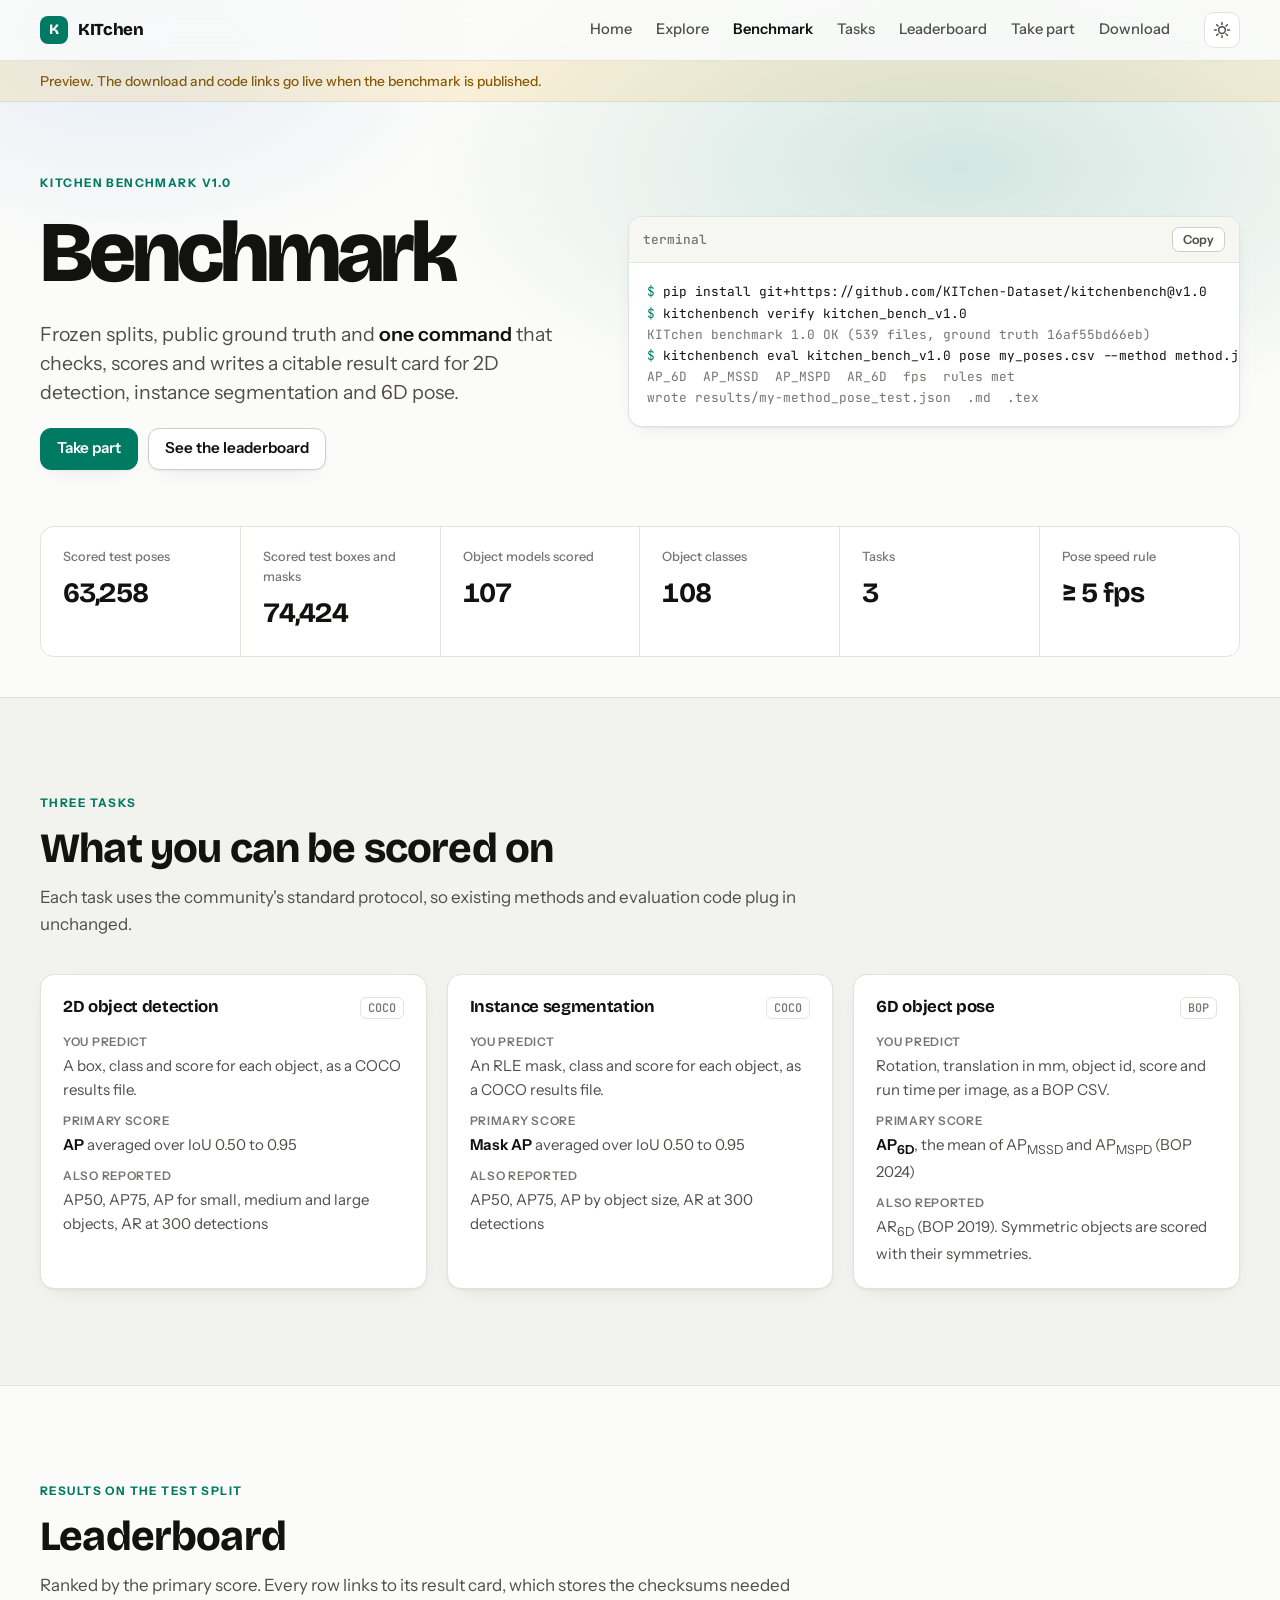
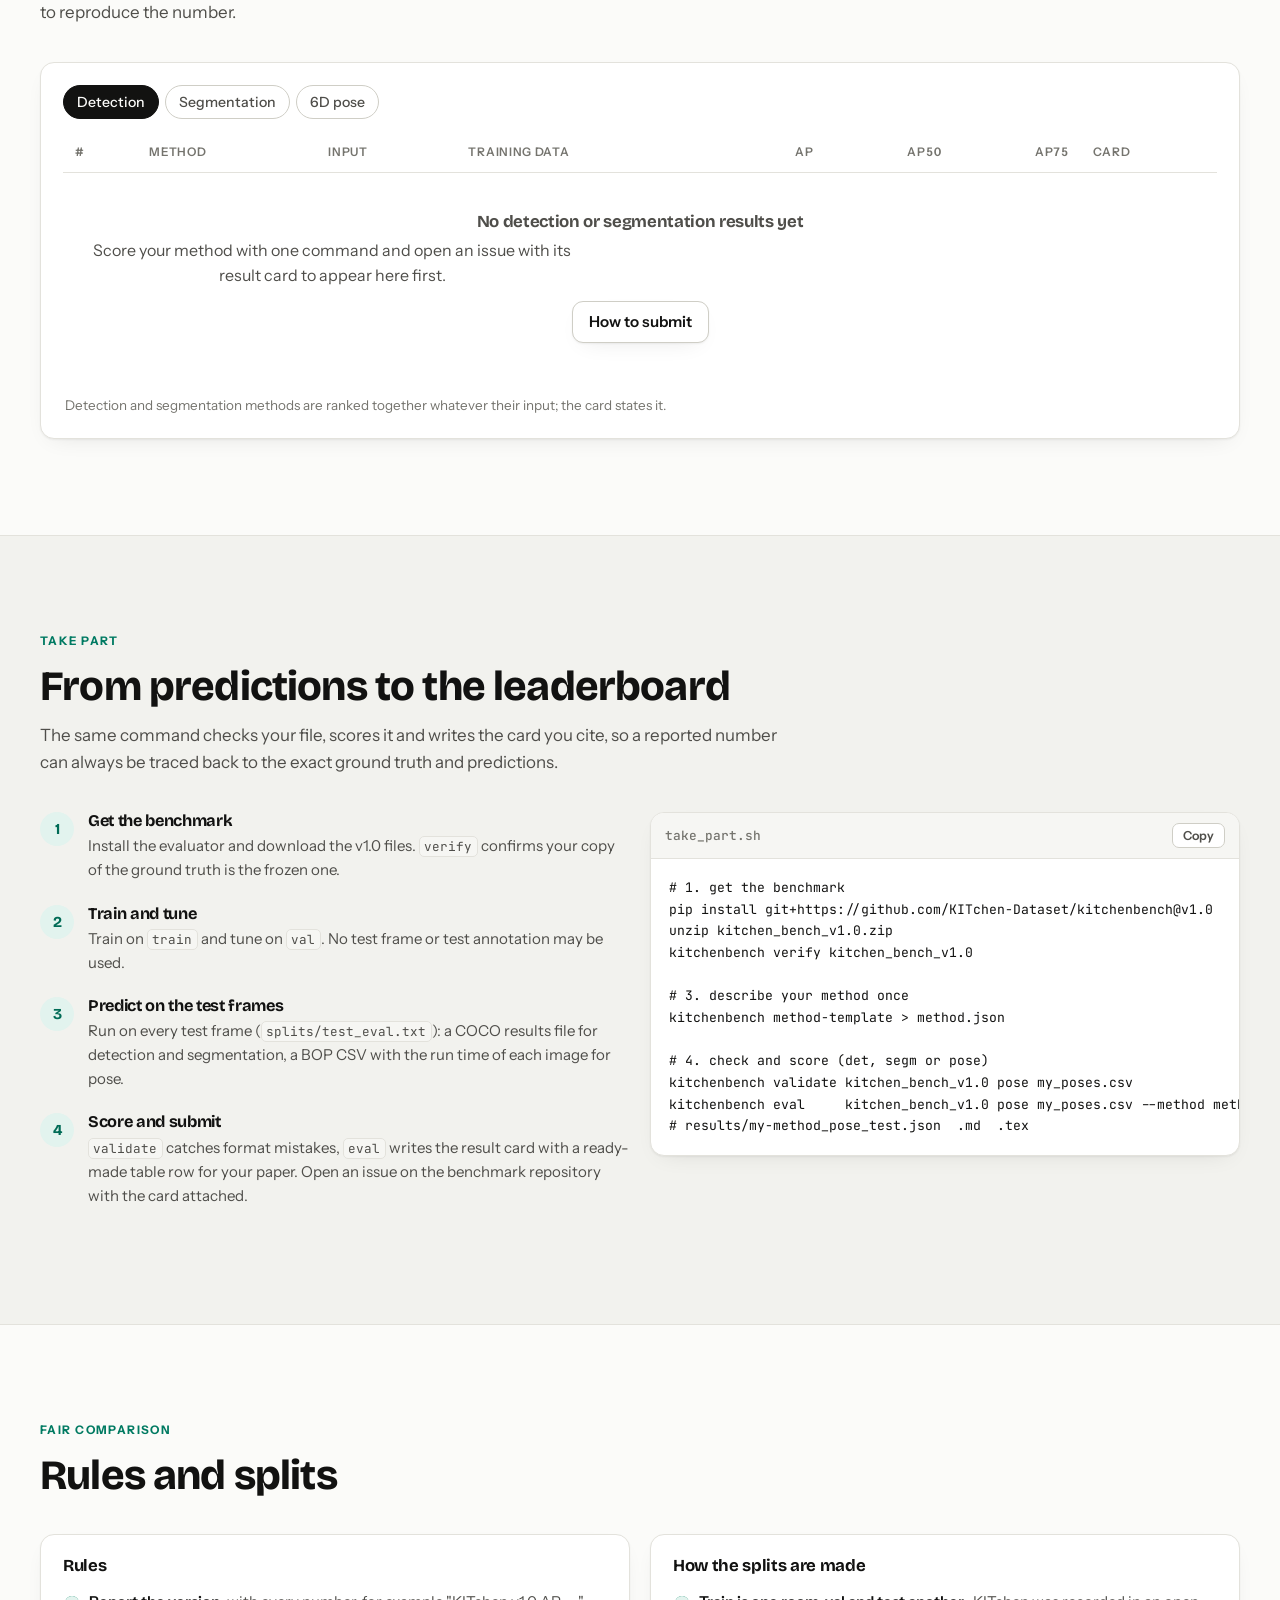
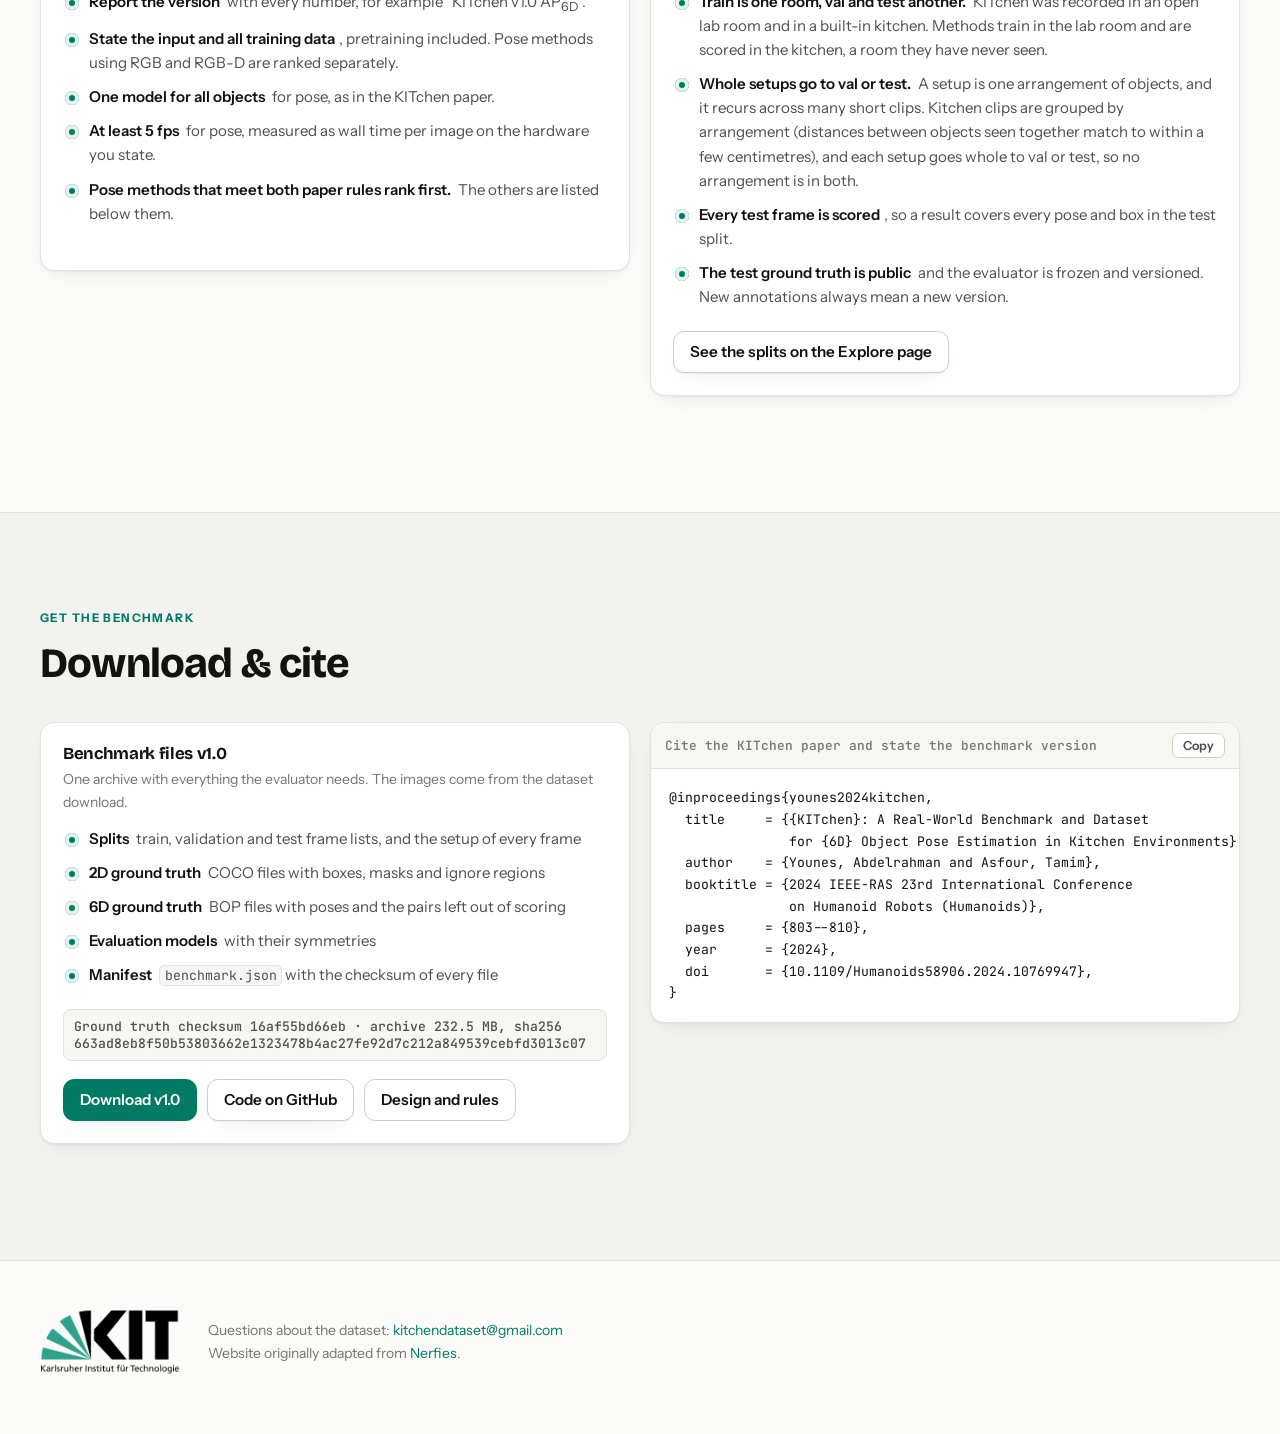
==== commit 1c522a8f: "Say on the Benchmark page that every test frame is scored" ====
--- a/benchmark.html
+++ b/benchmark.html
@@ -134,8 +134,8 @@
 
   <div class="wrap">
     <dl class="kpis">
-      <div class="kpi"><dt>Test objects with 6D poses</dt><dd>63,258</dd></div>
-      <div class="kpi"><dt>Test objects with boxes and masks</dt><dd>74,424</dd></div>
+      <div class="kpi"><dt>Scored test poses</dt><dd>63,258</dd></div>
+      <div class="kpi"><dt>Scored test boxes and masks</dt><dd>74,424</dd></div>
       <div class="kpi"><dt>Object models scored</dt><dd>107</dd></div>
       <div class="kpi"><dt>Object classes</dt><dd>108</dd></div>
       <div class="kpi"><dt>Tasks</dt><dd>3</dd></div>
@@ -244,7 +244,7 @@
       <ol class="steps">
         <li><div><h3>Get the benchmark</h3><p>Install the evaluator and download the v1.0 files. <code>verify</code> confirms your copy of the ground truth is the frozen one.</p></div></li>
         <li><div><h3>Train and tune</h3><p>Train on <code>train</code> and tune on <code>val</code>. No test frame or test annotation may be used.</p></div></li>
-        <li><div><h3>Predict on the test frames</h3><p>Run on the frames in <code>splits/test_eval.txt</code>: a COCO results file for detection and segmentation, a BOP CSV with the run time of each image for pose.</p></div></li>
+        <li><div><h3>Predict on the test frames</h3><p>Run on every test frame (<code>splits/test_eval.txt</code>): a COCO results file for detection and segmentation, a BOP CSV with the run time of each image for pose.</p></div></li>
         <li><div><h3>Score and submit</h3><p><code>validate</code> catches format mistakes, <code>eval</code> writes the result card with a ready-made table row for your paper. Open an issue on the benchmark repository with the card attached.</p></div></li>
       </ol>
       <div class="card code-card">
@@ -289,7 +289,7 @@
         <ul class="ticks">
           <li><b>Train is one room, val and test another.</b> KITchen was recorded in an open lab room and in a built-in kitchen. Methods train in the lab room and are scored in the kitchen, a room they have never seen.</li>
           <li><b>Whole setups go to val or test.</b> A setup is one arrangement of objects, and it recurs across many short clips. Kitchen clips are grouped by arrangement (distances between objects seen together match to within a few centimetres), and each setup goes whole to val or test, so no arrangement is in both.</li>
-          <li><b>Every frame</b> of the validation and test sets is scored.</li>
+          <li><b>Every test frame is scored</b>, so a result covers every pose and box in the test split.</li>
           <li><b>The test ground truth is public</b> and the evaluator is frozen and versioned. New annotations always mean a new version.</li>
         </ul>
         <a class="btn" href="explore.html#splits">See the splits on the Explore page</a>
@@ -310,7 +310,7 @@
         <h3>Benchmark files v1.0</h3>
         <p class="muted small">One archive with everything the evaluator needs. The images come from the dataset download.</p>
         <ul class="ticks">
-          <li><b>Splits</b> train, validation and test frame lists, plus the scored test frames</li>
+          <li><b>Splits</b> train, validation and test frame lists, and the setup of every frame</li>
           <li><b>2D ground truth</b> COCO files with boxes, masks and ignore regions</li>
           <li><b>6D ground truth</b> BOP files with poses and the pairs left out of scoring</li>
           <li><b>Evaluation models</b> with their symmetries</li>
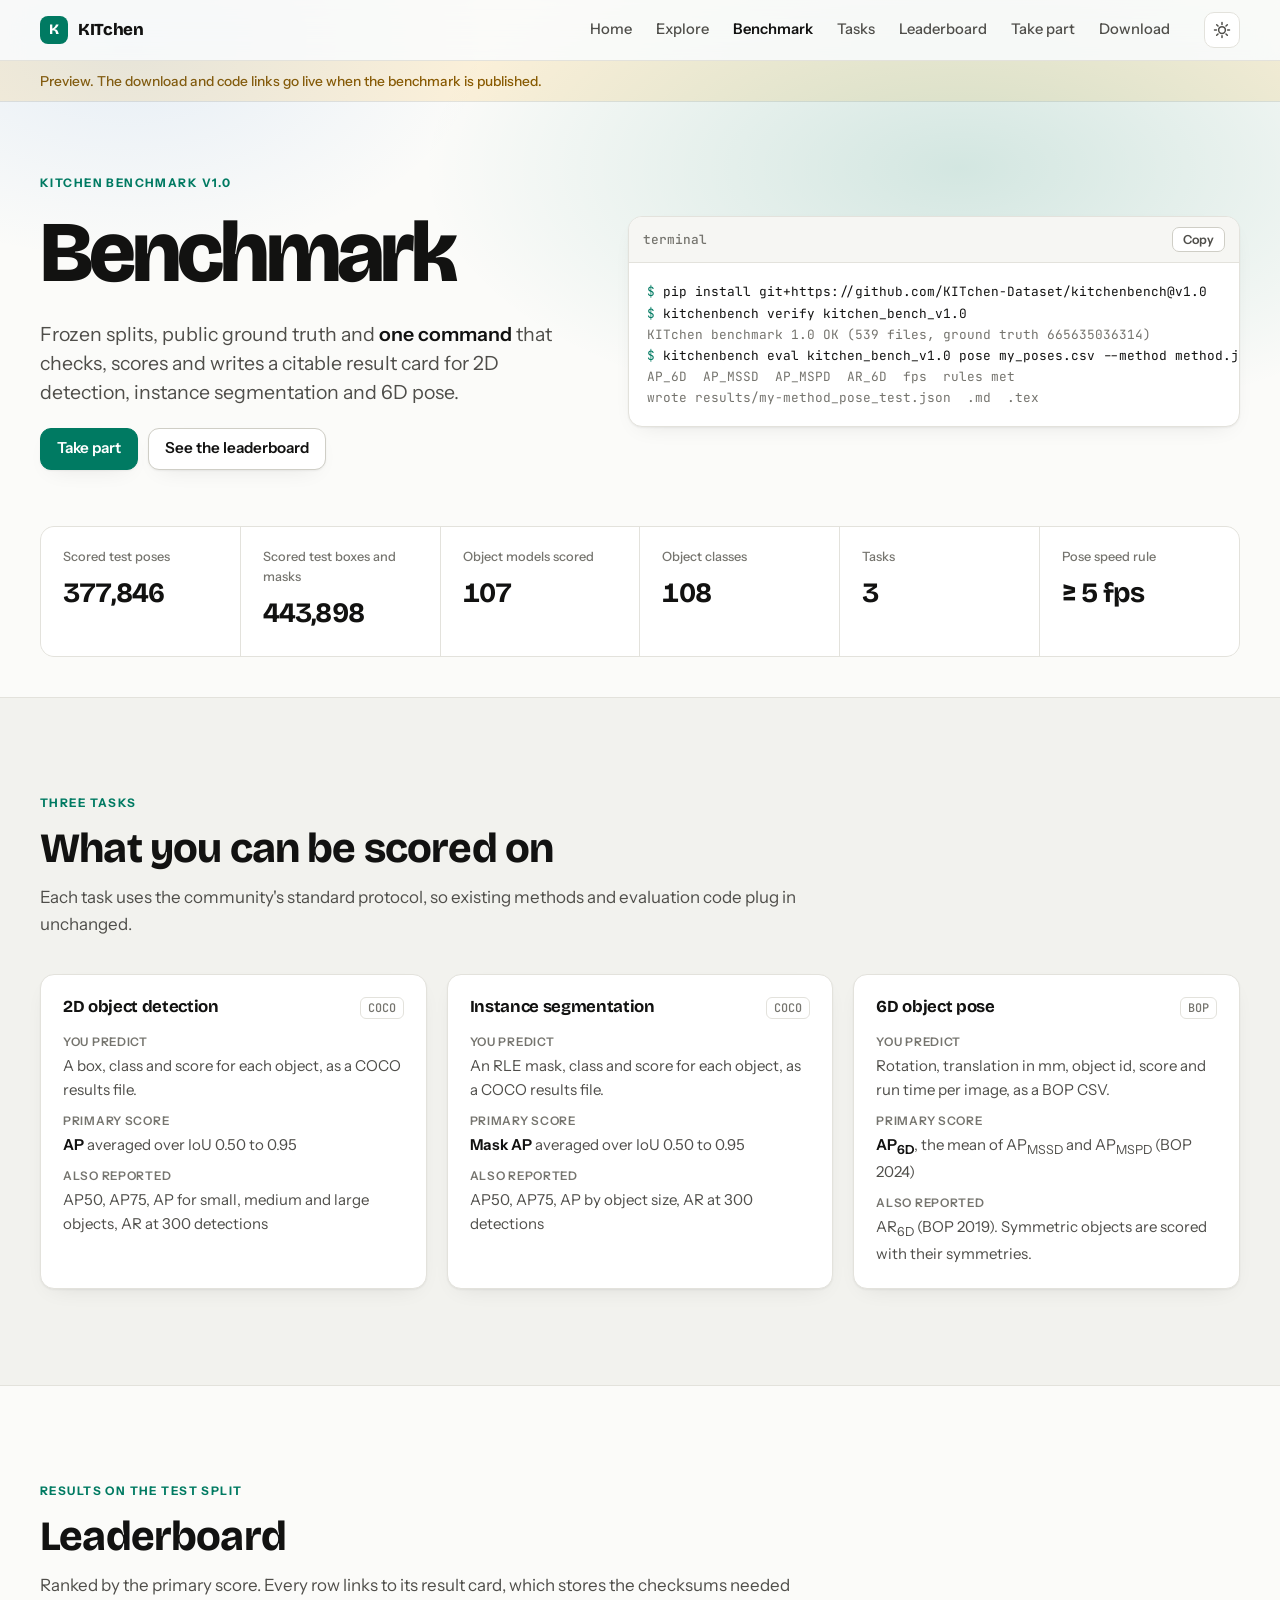
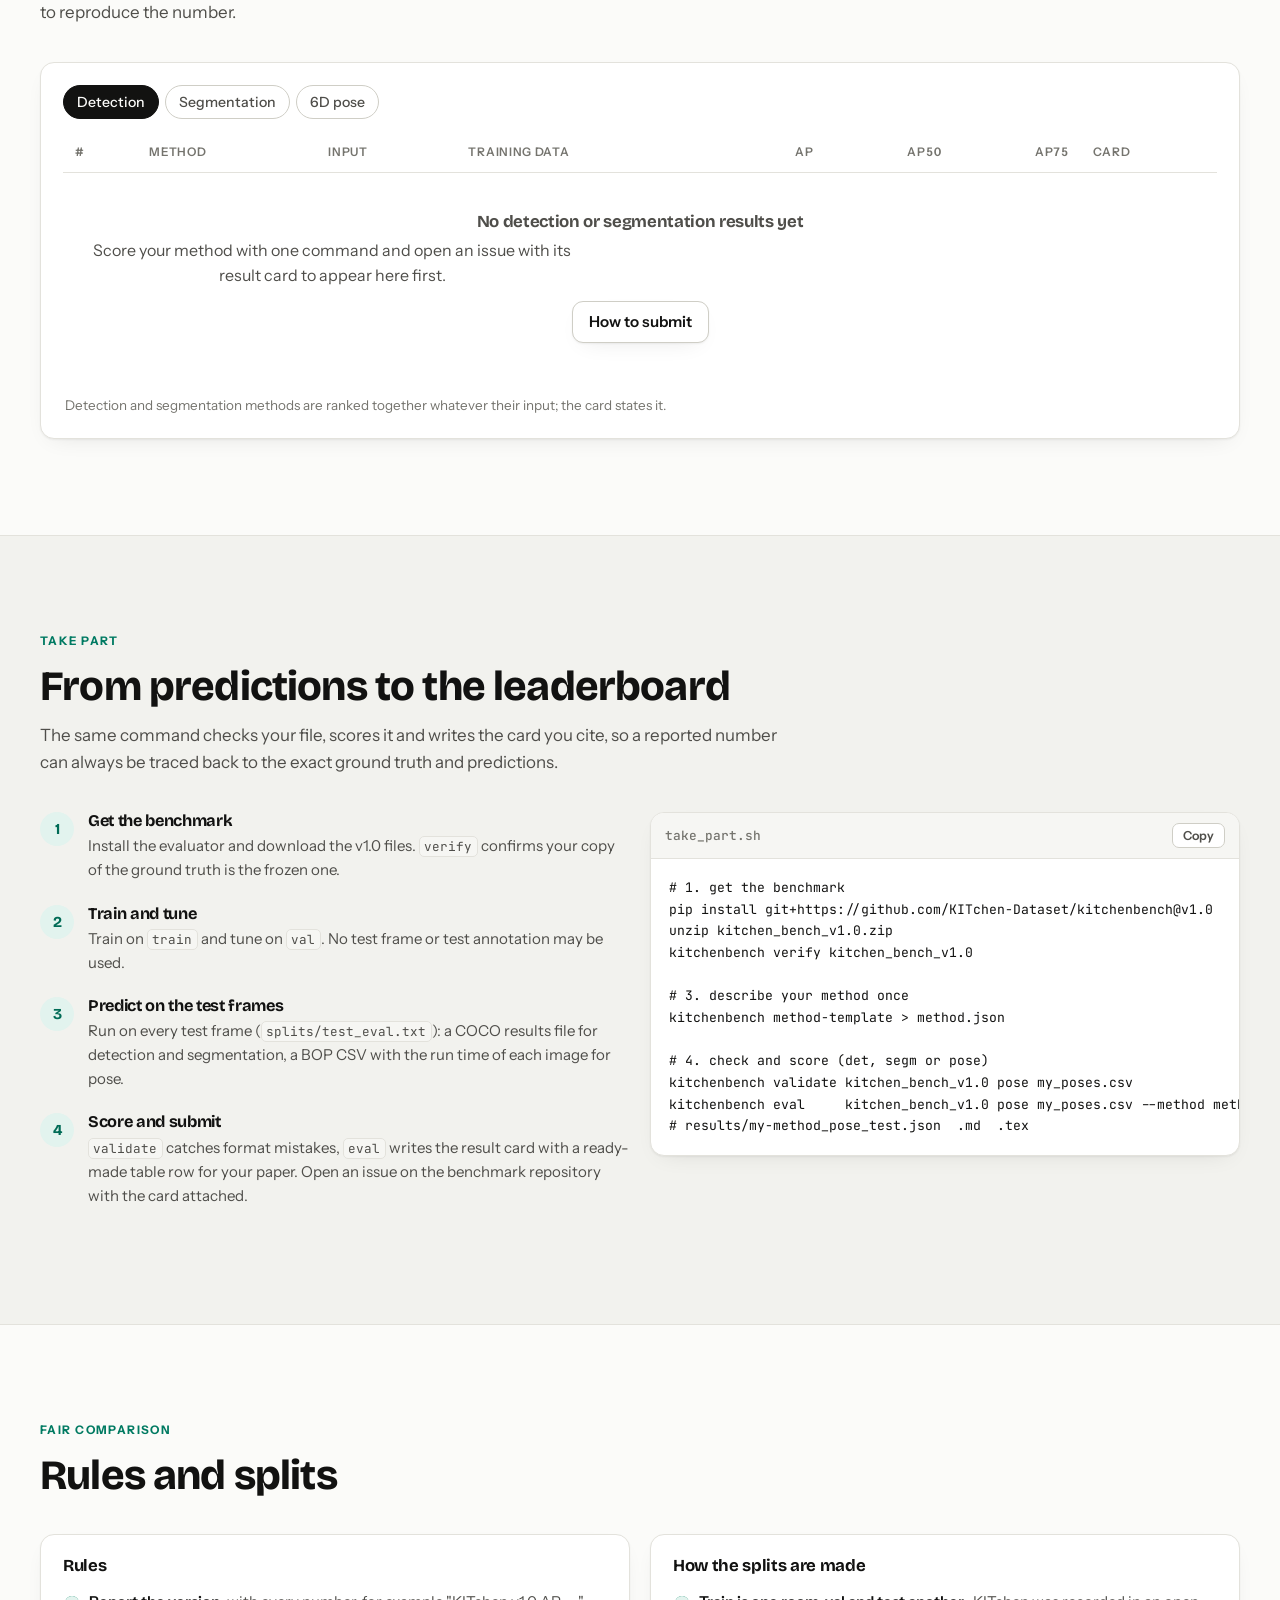
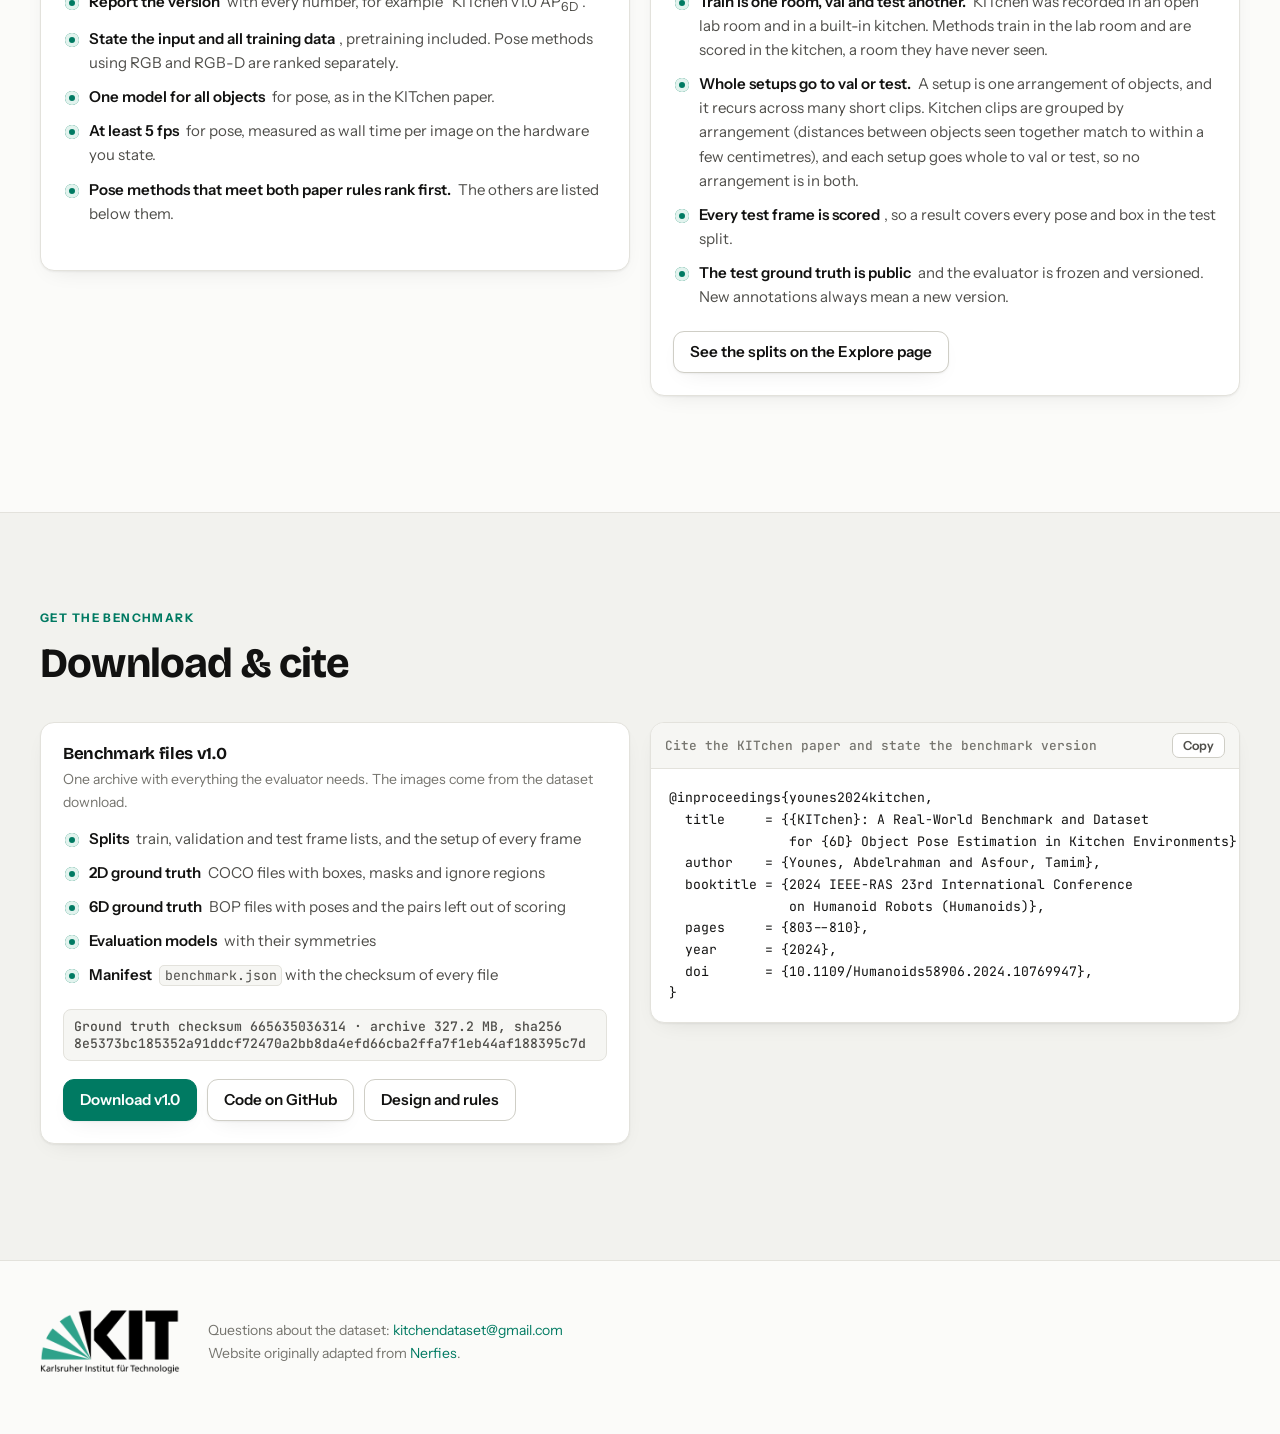
==== commit dc2d2b9b: "Fill in the final v1.0 values on the Benchmark page" ====
--- a/benchmark.html
+++ b/benchmark.html
@@ -125,7 +125,7 @@
       <div class="code-head"><span>terminal</span><button class="copy" type="button" data-copy="code-hero">Copy</button></div>
 <pre id="code-hero"><code><span class="p">$ </span>pip install git+https://github.com/KITchen-Dataset/kitchenbench@v1.0
 <span class="p">$ </span>kitchenbench verify kitchen_bench_v1.0
-<span class="o">KITchen benchmark 1.0 OK (539 files, ground truth 16af55bd66eb)</span>
+<span class="o">KITchen benchmark 1.0 OK (539 files, ground truth 665635036314)</span>
 <span class="p">$ </span>kitchenbench eval kitchen_bench_v1.0 pose my_poses.csv --method method.json
 <span class="o">AP_6D  AP_MSSD  AP_MSPD  AR_6D  fps  rules met
 wrote results/my-method_pose_test.json  .md  .tex</span></code></pre>
@@ -134,8 +134,8 @@
 
   <div class="wrap">
     <dl class="kpis">
-      <div class="kpi"><dt>Scored test poses</dt><dd>63,258</dd></div>
-      <div class="kpi"><dt>Scored test boxes and masks</dt><dd>74,424</dd></div>
+      <div class="kpi"><dt>Scored test poses</dt><dd>377,846</dd></div>
+      <div class="kpi"><dt>Scored test boxes and masks</dt><dd>443,898</dd></div>
       <div class="kpi"><dt>Object models scored</dt><dd>107</dd></div>
       <div class="kpi"><dt>Object classes</dt><dd>108</dd></div>
       <div class="kpi"><dt>Tasks</dt><dd>3</dd></div>
@@ -316,7 +316,7 @@
           <li><b>Evaluation models</b> with their symmetries</li>
           <li><b>Manifest</b> <code>benchmark.json</code> with the checksum of every file</li>
         </ul>
-        <p class="sha">Ground truth checksum 16af55bd66eb · archive 232.5 MB, sha256 663ad8eb8f50b53803662e1323478b4ac27fe92d7c212a849539cebfd3013c07</p>
+        <p class="sha">Ground truth checksum 665635036314 · archive 327.2 MB, sha256 8e5373bc185352a91ddcf72470a2bb8da4efd66cba2ffa7f1eb44af188395c7d</p>
         <div class="cta left">
           <a class="btn btn-primary" href="https://github.com/KITchen-Dataset/kitchenbench/releases/download/v1.0/kitchen_bench_v1.0.zip">Download v1.0</a>
           <a class="btn" href="https://github.com/KITchen-Dataset/kitchenbench">Code on GitHub</a>
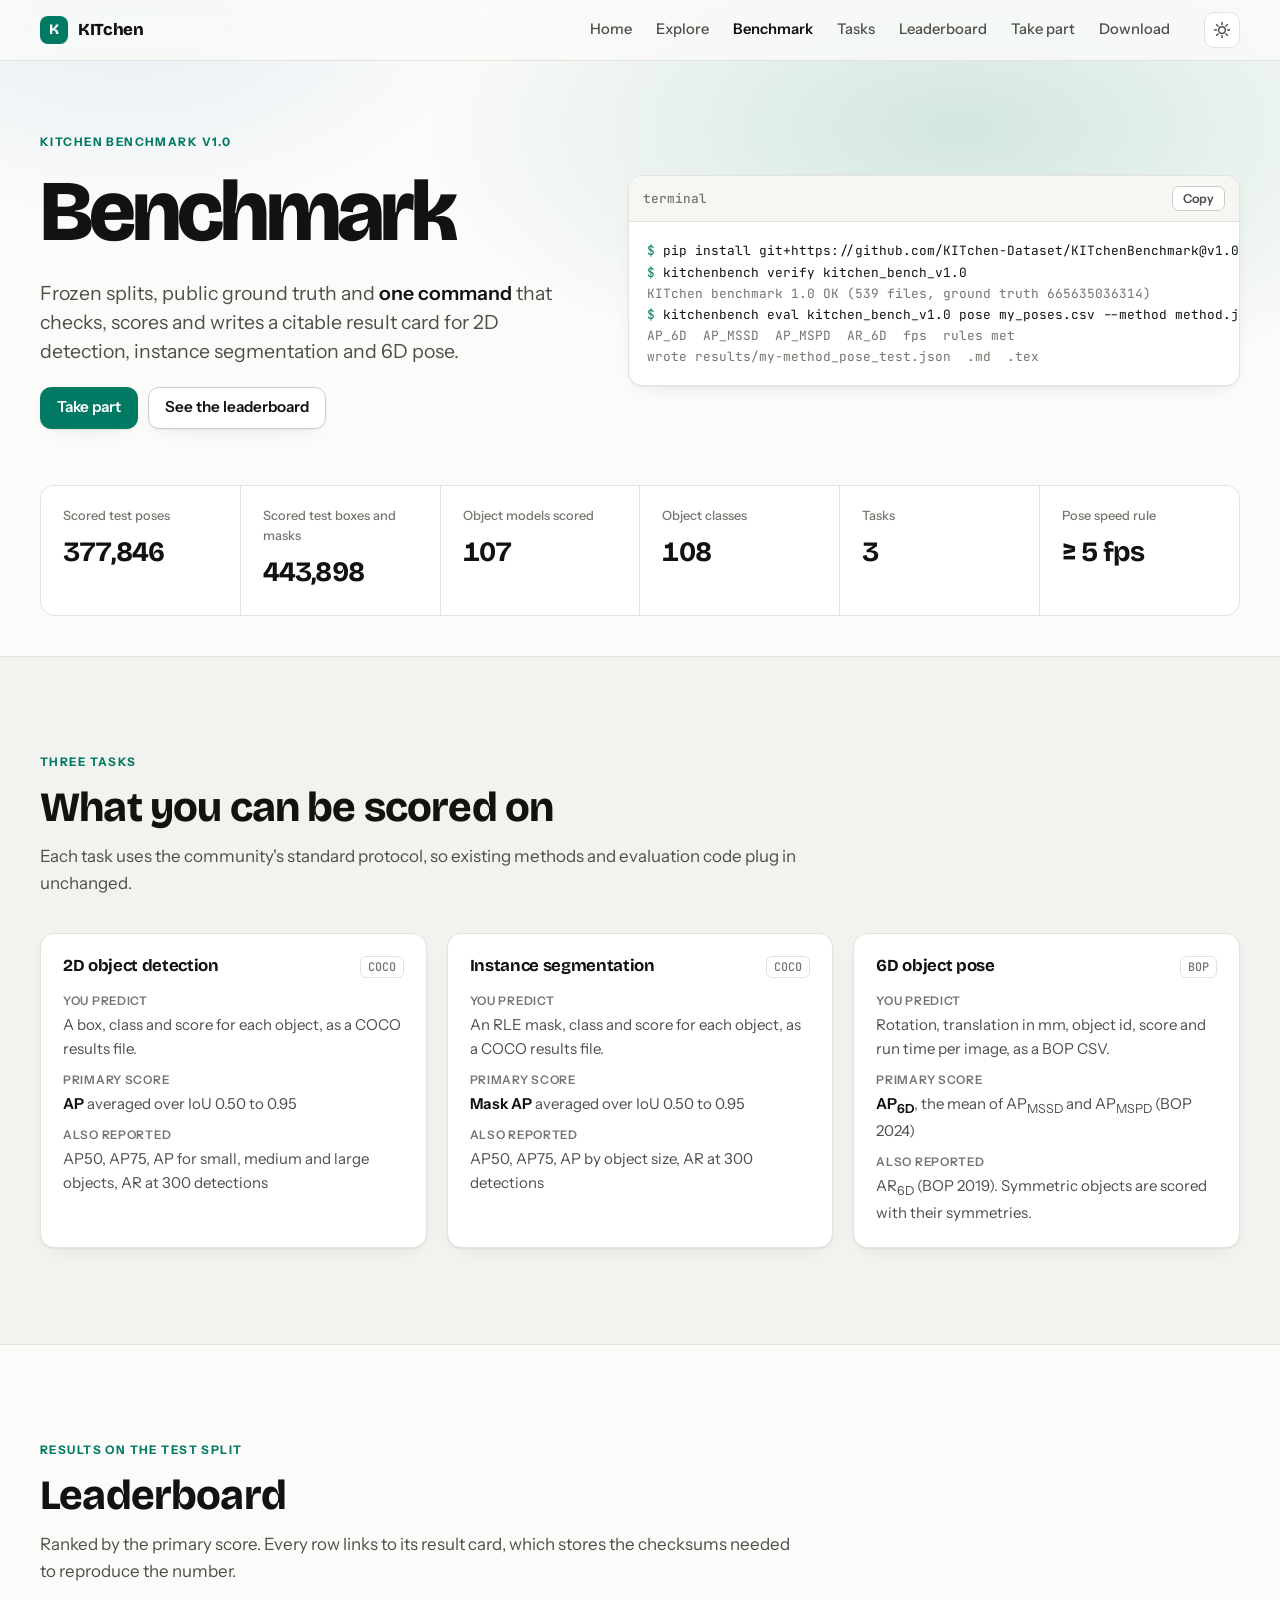
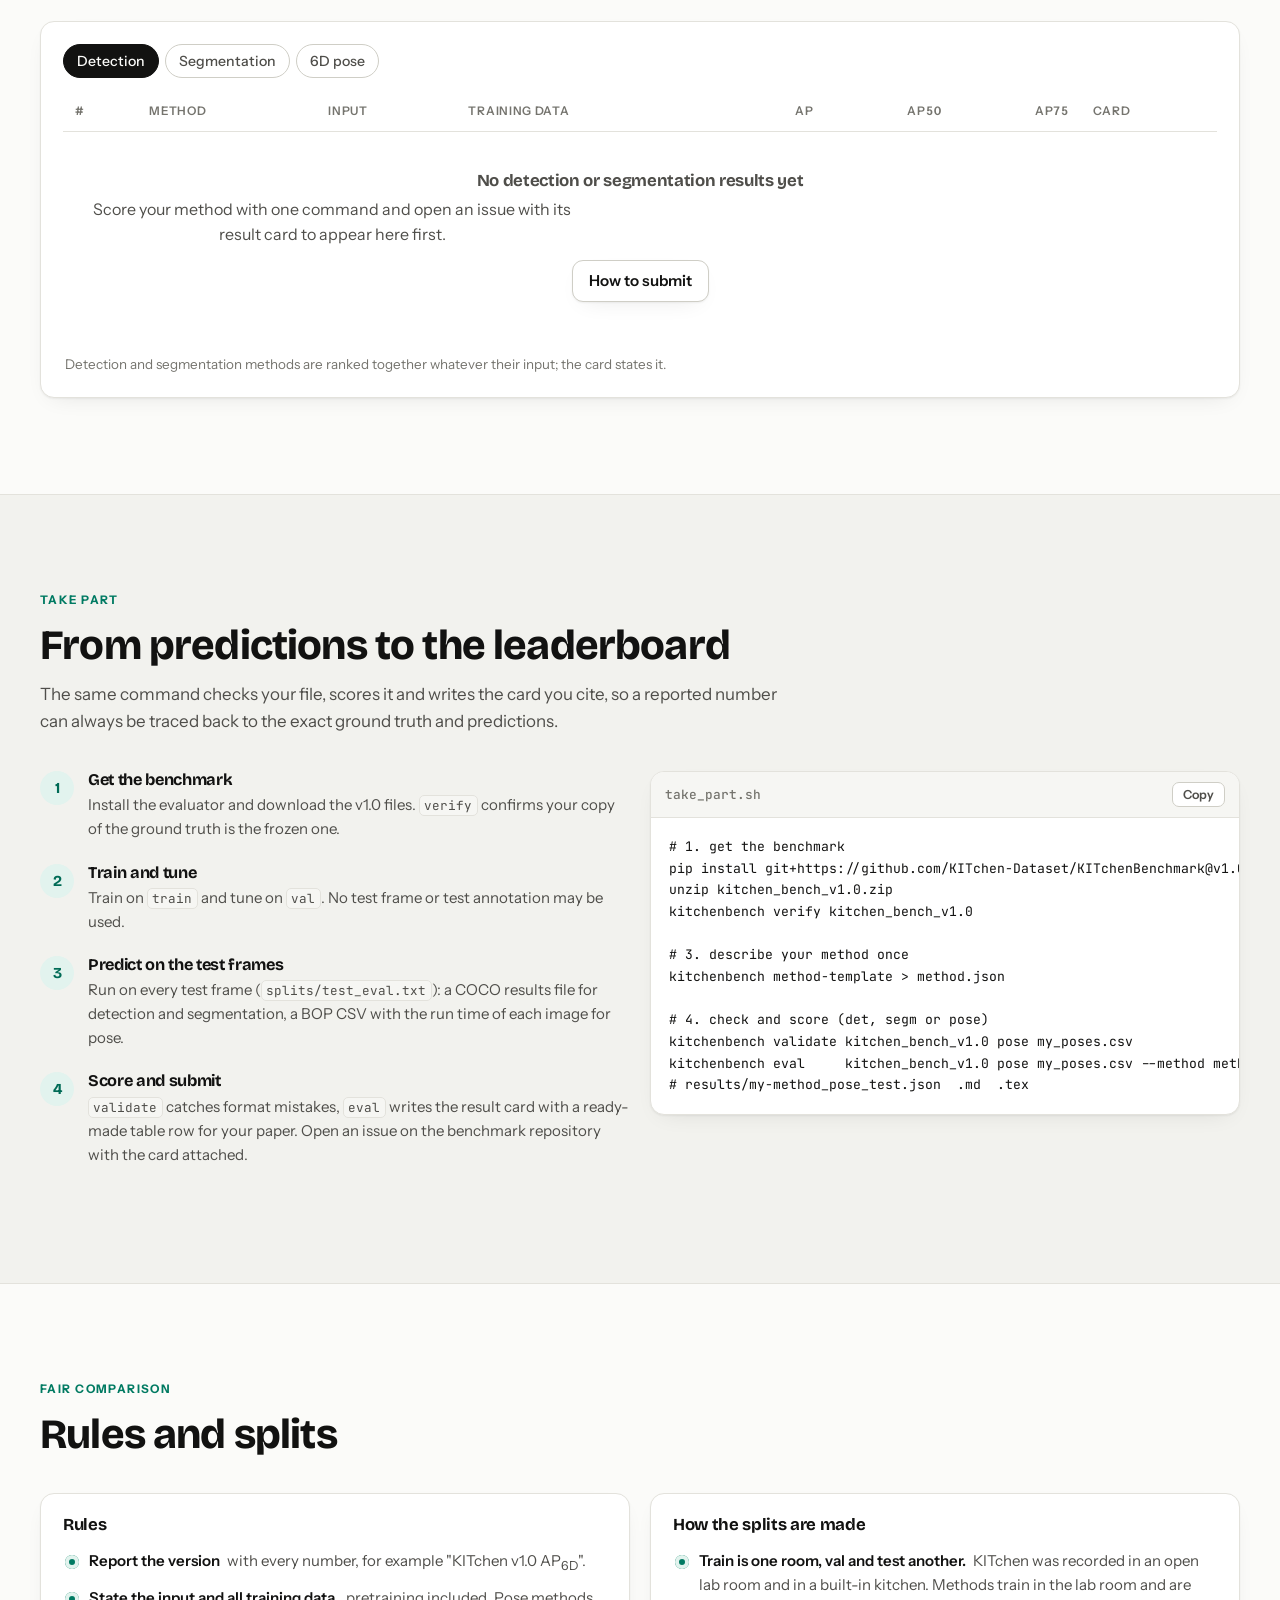
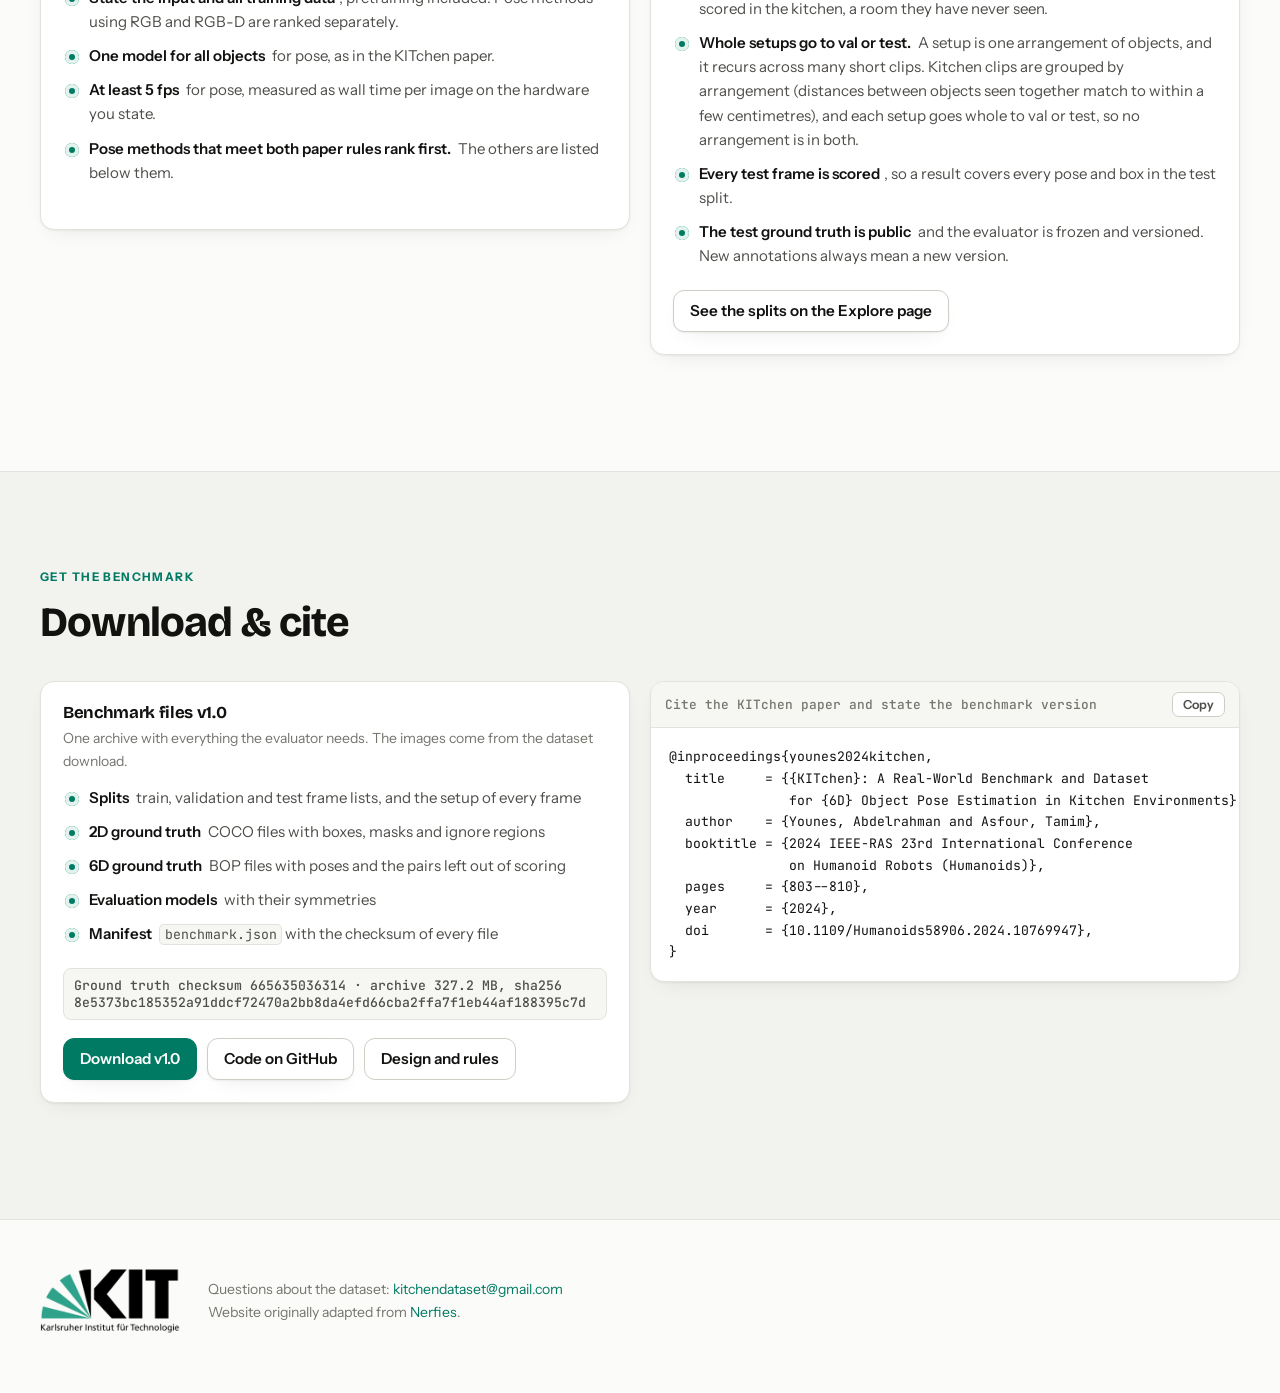
==== commit 0452cfba: "Point the Benchmark page at KITchenBenchmark, drop the preview bar, reword the label notes" ====
--- a/benchmark.html
+++ b/benchmark.html
@@ -105,7 +105,6 @@
     </button>
   </div>
 </header>
-<div class="preview-bar"><div class="wrap">Preview. The download and code links go live when the benchmark is published.</div></div>
 
 <main>
 
@@ -123,7 +122,7 @@
     </div>
     <div class="card code-card term" aria-label="Quick start">
       <div class="code-head"><span>terminal</span><button class="copy" type="button" data-copy="code-hero">Copy</button></div>
-<pre id="code-hero"><code><span class="p">$ </span>pip install git+https://github.com/KITchen-Dataset/kitchenbench@v1.0
+<pre id="code-hero"><code><span class="p">$ </span>pip install git+https://github.com/KITchen-Dataset/KITchenBenchmark@v1.0
 <span class="p">$ </span>kitchenbench verify kitchen_bench_v1.0
 <span class="o">KITchen benchmark 1.0 OK (539 files, ground truth 665635036314)</span>
 <span class="p">$ </span>kitchenbench eval kitchen_bench_v1.0 pose my_poses.csv --method method.json
@@ -250,7 +249,7 @@
       <div class="card code-card">
         <div class="code-head"><span>take_part.sh</span><button class="copy" type="button" data-copy="code-steps">Copy</button></div>
 <pre id="code-steps"><code># 1. get the benchmark
-pip install git+https://github.com/KITchen-Dataset/kitchenbench@v1.0
+pip install git+https://github.com/KITchen-Dataset/KITchenBenchmark@v1.0
 unzip kitchen_bench_v1.0.zip
 kitchenbench verify kitchen_bench_v1.0
 
@@ -318,9 +317,9 @@
         </ul>
         <p class="sha">Ground truth checksum 665635036314 · archive 327.2 MB, sha256 8e5373bc185352a91ddcf72470a2bb8da4efd66cba2ffa7f1eb44af188395c7d</p>
         <div class="cta left">
-          <a class="btn btn-primary" href="https://github.com/KITchen-Dataset/kitchenbench/releases/download/v1.0/kitchen_bench_v1.0.zip">Download v1.0</a>
-          <a class="btn" href="https://github.com/KITchen-Dataset/kitchenbench">Code on GitHub</a>
-          <a class="btn btn-ghost" href="https://github.com/KITchen-Dataset/kitchenbench/blob/v1.0/BENCHMARK.md">Design and rules</a>
+          <a class="btn btn-primary" href="https://github.com/KITchen-Dataset/KITchenBenchmark/releases/download/v1.0/kitchen_bench_v1.0.zip">Download v1.0</a>
+          <a class="btn" href="https://github.com/KITchen-Dataset/KITchenBenchmark">Code on GitHub</a>
+          <a class="btn btn-ghost" href="https://github.com/KITchen-Dataset/KITchenBenchmark/blob/v1.0/BENCHMARK.md">Design and rules</a>
         </div>
       </div>
       <div class="card code-card">
